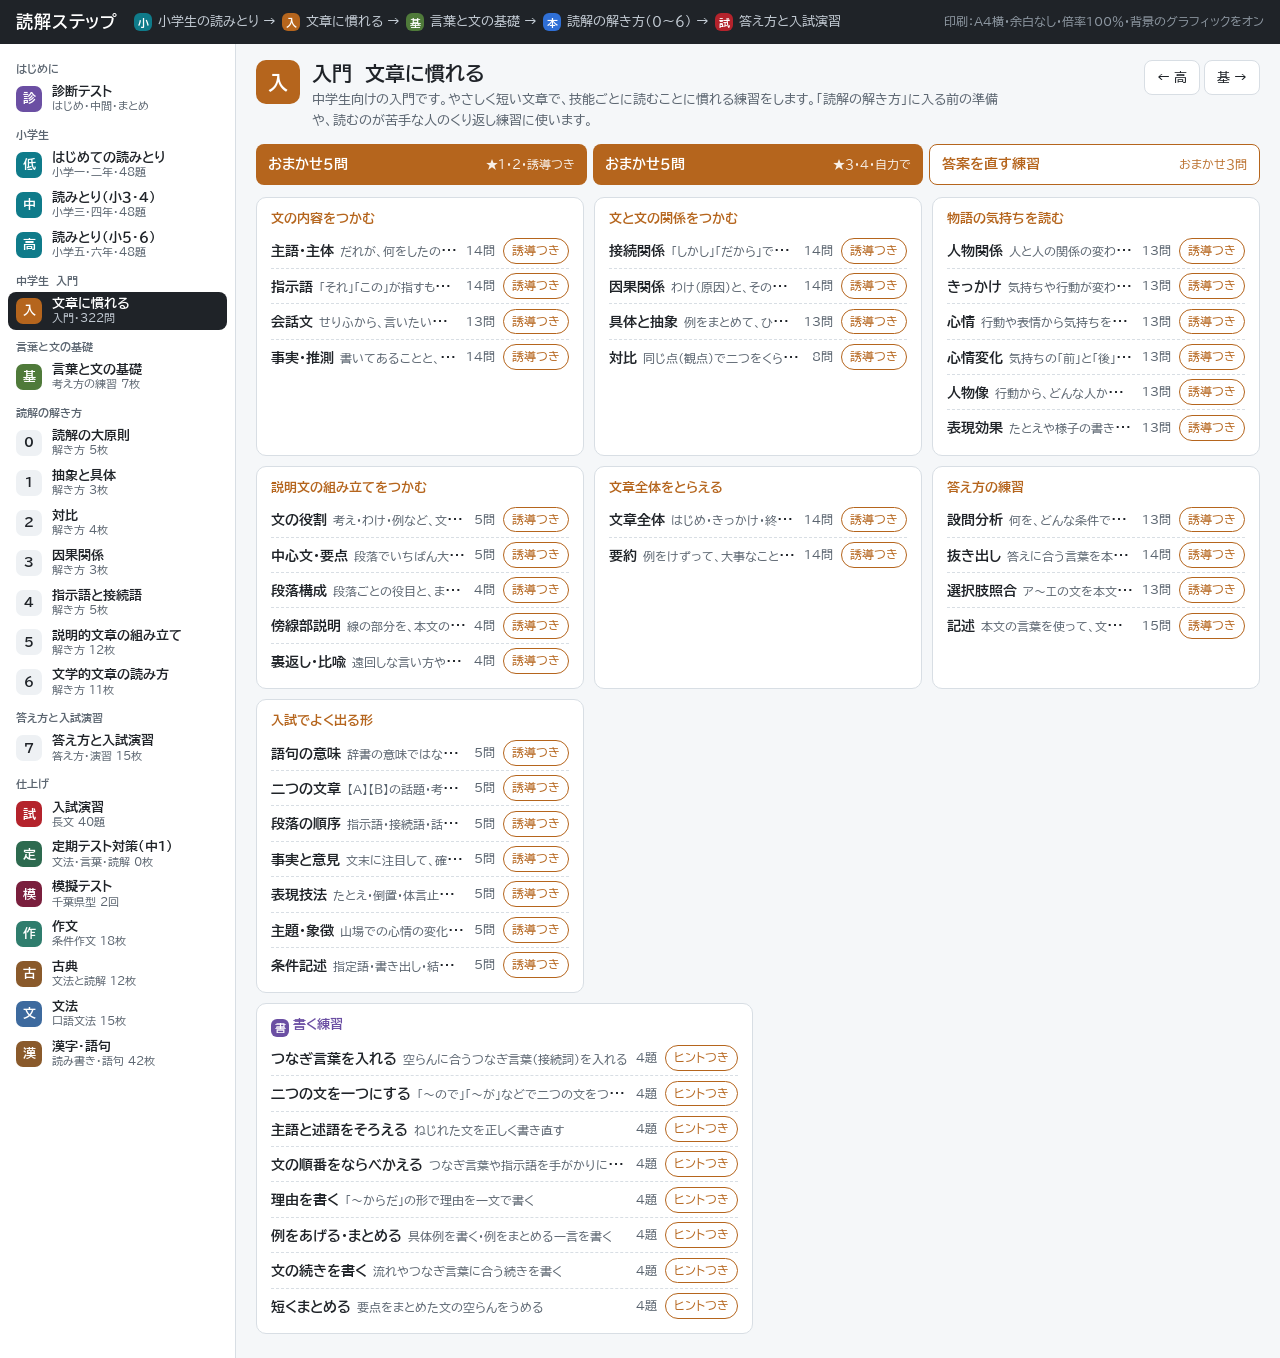
==== index.html @ 6e22530c "定期テスト対策（中１）の欄を用意する（ステージ T1、文法・言葉と漢字・説明文・小説・詩のファイル） Co-Authored-By: Claude Opus 5.5 <noreply@anthropi" ====
<!doctype html>
<html lang="ja">
<head>
<meta charset="utf-8">
<meta name="viewport" content="width=device-width, initial-scale=1">
<title>読解ステップ</title>
<link rel="preconnect" href="https://fonts.googleapis.com">
<link rel="preconnect" href="https://fonts.gstatic.com" crossorigin>
<link href="https://fonts.googleapis.com/css2?family=BIZ+UDPGothic:wght@400;700&display=swap" rel="stylesheet">
<link rel="stylesheet" href="assets/css/ui.css">
<style>
  .plist .pt { white-space: nowrap; overflow: hidden; text-overflow: ellipsis; }
  .plist .ps { white-space: nowrap; overflow: hidden; text-overflow: ellipsis; }
  .plist a > span:nth-child(2) { min-width: 0; }
  .pane .stage-body { margin: 0; }
</style>
</head>
<body class="ui-page">
<header class="topbar">
  <a class="logo" href="index.html">読解ステップ</a>
  <span class="crumb"><span class="k kid">小</span>小学生の読みとり → <span class="k intro">入</span>文章に慣れる → <span class="k kiso">基</span>言葉と文の基礎 → <span class="k learn">本</span>読解の解き方（０〜６） → <span class="k exam">試</span>答え方と入試演習</span>
  <span class="tip">印刷：A4横・余白なし・倍率100％・背景のグラフィックをオン</span>
</header>
<div class="app">
  <nav class="rail" aria-label="段階"><ol id="rail"></ol></nav>
  <main class="pane" id="pane"></main>
</div>

<script src="assets/js/yomi.js"></script>
<script src="assets/js/drill.js"></script>
<script src="data/stages.js"></script>
<script src="data/stage0.js"></script>
<script src="data/stage1.js"></script>
<script src="data/stage2.js"></script>
<script src="data/stage3.js"></script>
<script src="data/stage4.js"></script>
<script src="data/stage5.js"></script>
<script src="data/stage5-0.js"></script>
<script src="data/stage6.js"></script>
<script src="data/stage7.js"></script>
<script src="data/kiso.js"></script>
<script src="data/drill-s0.js"></script>
<script src="data/drill-s1.js"></script>
<script src="data/drill-s2.js"></script>
<script src="data/drill-s3.js"></script>
<script src="data/drill-s4.js"></script>
<script src="data/drill-s5.js"></script>
<script src="data/drill-s5b.js"></script>
<script src="data/drill-s6.js"></script>
<script src="data/drill-s6b.js"></script>
<script src="data/drill-s7.js"></script>
<script src="data/diag.js"></script>
<script src="data/diag-chu.js"></script>
<script src="data/diag-sho.js"></script>
<script src="data/sakubun.js"></script>
<script src="data/sakubun2.js"></script>
<script src="data/koten-bun.js"></script>
<script src="data/koten-doku.js"></script>
<script src="data/koten-kan.js"></script>
<script src="data/bunpo-1.js"></script>
<script src="data/bunpo-2.js"></script>
<script src="data/bunpo-3.js"></script>
<script src="data/bunpo-4.js"></script>
<script src="data/kanji-1.js"></script>
<script src="data/kanji-2.js"></script>
<script src="data/kanji-3.js"></script>
<script src="data/mogi-1.js"></script>
<script src="data/mogi-2.js"></script>
<script src="data/teiki1-bunpo.js"></script>
<script src="data/teiki1-kotoba.js"></script>
<script src="data/teiki1-setsumei.js"></script>
<script src="data/teiki1-shosetsu.js"></script>
<script src="data/teiki1-shi.js"></script>
<script src="data/drill-k1.js"></script>
<script src="data/drill-k2.js"></script>
<script src="data/drill-g1.js"></script>
<script src="data/drill-g2.js"></script>
<script src="data/drill-g3.js"></script>
<script src="data/stage7b.js"></script>
<script src="data/drill-s7b.js"></script>
<script src="data/stage7c.js"></script>
<script src="data/drill-s7c.js"></script>
<script src="data/sakubun3.js"></script>
<script src="data/koten-plus.js"></script>
<script src="data/drill-k3.js"></script>
<script src="data/bunpo-5.js"></script>
<script src="data/drill-g4.js"></script>
<script src="data/bank.js"></script>
<script src="data/bank-plus.js"></script>
<script src="data/bank-plus2.js"></script>
<script src="data/bank-chiba.js"></script>
<script src="data/kids.js"></script>
<script src="data/bank-kids.js"></script>
<script src="data/write.js"></script>
<script src="assets/js/practice.js"></script>
<script>
  const stages = Yomi.stages, D = Yomi.bank, P = Yomi.practice;
  const esc = (t) => String(t).replace(/[&<>"]/g, (c) => ({ '&': '&amp;', '<': '&lt;', '>': '&gt;', '"': '&quot;' }[c]));
  const dots = (n) => `<span class="lv" title="${Yomi.LEVELS[n] || ''}">${[1, 2, 3].map((i) => `<i class="${i <= Math.min(n, 3) ? 'on' : ''}"></i>`).join('')}</span>`;
  const store = { get() { try { return localStorage.getItem('yomi-pane'); } catch (e) { return null; } }, set(v) { try { localStorage.setItem('yomi-pane', v); } catch (e) {} } };
  const enc = encodeURIComponent;

  /* 左の一覧：入門 → ステージ０〜７ → 入試演習 */
  const K = Yomi.kids;
  const panes = [
    { key: 'diag', n: '診', cls: 'diag', name: '診断テスト', ct: 'はじめ・中間・まとめ' },
    ...K.bands.map((b) => ({ key: 'kids' + b.key, n: b.badge, cls: 'kid', name: b.title, ct: `${b.name}・${K.sets.filter((x) => x.band === b.key).length}題`, b })),
    { key: 'intro', n: '入', cls: 'intro', name: '文章に慣れる', ct: `入門・${D.problems.length}問` },
    { key: 'kiso', n: '基', cls: 'kiso', name: '言葉と文の基礎', ct: `考え方の練習 ${Yomi.byStage('L').length}枚` },
    ...stages.map((s) => ({ key: 'stage' + s.no, n: s.no, name: s.name, ct: `${s.no === 7 ? '答え方・演習' : '解き方'} ${Yomi.byStage(s.no).length}枚`, s })),
    { key: 'exam', n: '試', cls: 'exam', name: '入試演習', ct: `長文 ${D.bigsets.length}題` },
    { key: 'teiki1', n: '定', cls: 'teiki', name: '定期テスト対策（中１）', ct: `文法・言葉・読解 ${Yomi.byStage('T1').length}枚` },
    { key: 'mogi', n: '模', cls: 'mogi', name: '模擬テスト', ct: `千葉県型 ${Yomi.byStage('M').length}回` },
    { key: 'saku', n: '作', cls: 'saku', name: '作文', ct: `条件作文 ${Yomi.byStage('S').length}枚` },
    { key: 'koten', n: '古', cls: 'koten', name: '古典', ct: `文法と読解 ${Yomi.byStage('K').length}枚` },
    { key: 'bunpo', n: '文', cls: 'bunpo', name: '文法', ct: `口語文法 ${Yomi.byStage('G').length}枚` },
    { key: 'kanji', n: '漢', cls: 'kanji', name: '漢字・語句', ct: `読み書き・語句 ${Yomi.byStage('J').length}枚` },
  ];
  document.getElementById('rail').innerHTML = panes.map((p, i) =>
    `${i === 0 ? '<li class="sep">はじめに</li>' : ''}${i === 1 ? '<li class="sep">小学生</li>' : ''}${p.key === 'intro' ? '<li class="sep">中学生　入門</li>' : ''}${p.key === 'kiso' ? '<li class="sep">言葉と文の基礎</li>' : ''}${p.key === 'stage0' ? '<li class="sep">読解の解き方</li>' : ''}${p.key === 'stage7' ? '<li class="sep">答え方と入試演習</li>' : ''}${p.key === 'exam' ? '<li class="sep">仕上げ</li>' : ''}` +
    `<li class="${p.cls || ''}"><button type="button" data-pane="${p.key}" title="${esc(p.name)}"><span class="n">${p.n}</span><span class="nm">${esc(p.name)}</span><span class="ct">${p.ct}</span></button></li>`).join('');

  function head(badge, cls, title, desc, key) {
    const i = panes.findIndex((p) => p.key === key), prev = panes[i - 1], next = panes[i + 1];
    return `<div class="pane-h"><div class="badge ${cls}">${badge}</div><div><h2>${title}</h2><p>${desc}</p></div>
      <div class="nav">${prev ? `<button class="btn" data-pane="${prev.key}">← ${prev.n}</button>` : ''}${next ? `<button class="btn" data-pane="${next.key}">${next.n} →</button>` : ''}</div></div>`;
  }

  /** 書く練習の一覧（band：'34'・'56'・'chu'） */
  const W = Yomi.write;
  function writeCard(band) {
    const mine = W.sets.filter((x) => x.band === band);
    if (!mine.length) return '';
    const u = (extra) => `bank.html?kind=write&band=${band}${extra}`;
    return `<section class="grp wgrp"><h3><span class="k write">書</span>書く練習</h3><ul>${W.skills.filter((s) => mine.some((x) => x.skill === s.name)).map((s) => `
        <li><a href="${u('&skill=' + enc(s.name) + '&auto=2')}" title="${esc(s.desc)}"><b>${esc(s.name)}</b><span>${esc(s.desc)}</span></a><span class="cnt">${mine.filter((x) => x.skill === s.name).length}題</span>
          <a class="mini" href="${u('&skill=' + enc(s.name) + '&mode=guided&auto=2')}">ヒントつき</a></li>`).join('')}</ul></section>`;
  }
  /** 技能別の練習（中学入門の小学生版） */
  function skillkCard(band) {
    const mine = (Yomi.bankKids || []).filter((x) => x.band === band);
    if (!mine.length) return '';
    const u = (extra) => `bank.html?kind=skillk&band=${band}${extra}`;
    const by = {};
    mine.forEach((x) => { by[x.skill] = (by[x.skill] || 0) + 1; });
    return `<section class="grp"><h3><span class="k kid">技</span>技能別の練習（中学「入門」の小学生版）</h3>
      <p class="small">主語・指示語・接続語・理由・気持ち・要約など、技能ごとの短い問題です（${mine.length}問）。</p>
      <div class="acts row"><a class="act" href="${u('&mode=guided&auto=5')}">おまかせ５問<small>誘導つき</small></a><a class="act sub" href="${u('&auto=5')}">おまかせ５問<small>自分で</small></a></div>
      <p class="small">${Object.entries(by).map(([k, n]) => `<a href="${u('&skill=' + enc(k) + '&auto=4')}">${esc(k)}</a>（${n}）`).join('　')}</p></section>`;
  }

  function kidsHTML(b) {
    const mine = K.sets.filter((x) => x.band === b.key);
    const cnt = (sk) => mine.filter((x) => x.skill === sk).length;
    const u = (extra) => `bank.html?kind=kids&band=${b.key}${extra}`;
    const li = (s) => `
        <li><a href="${u('&skill=' + enc(s.name) + '&auto=3')}" title="${esc(s.desc)}"><b>${esc(s.name)}</b><span>${esc(s.desc)}</span></a><span class="cnt">${cnt(s.name)}題</span>
          <a class="mini" href="${u('&skill=' + enc(s.name) + '&mode=guided&auto=3')}">ヒントつき</a></li>`;
    const half = Math.ceil(b.skills.length / 2);
    const g = { '12': ['一年生', '一〜二年生', '二年生'], '34': ['三年生', '四年生', '四年生・長め'], '56': ['五年生', '六年生', '六年生・長め'] }[b.key];
    const desc = {
      '12': '短いお話や説明の文を読んで、○をつけたり、ことばを書きぬいたりします。漢字はその学年までに習う字だけで、すべてにふりがなをつけ、大きな文字で印刷します。★は、ことばの間をあける「分かち書き」です。',
      '34': '物語と説明文を読んで、選んだり、書きぬいたり、短く書いたりします。★は三年生、★★・★★★は四年生向けで、その学年までに習う漢字だけを使い、その学年で習う漢字にはふりがなをつけます。',
      '56': '物語と説明文を読んで、選ぶ・ぬき出す・字数を決めて書く問題に答えます。★は五年生、★★・★★★は六年生向けで、その学年までに習う漢字だけを使い、その学年で習う漢字にはふりがなをつけます。中学の勉強への橋わたしです。',
    }[b.key];
    const i = K.bands.indexOf(b), nextB = K.bands[i + 1];
    return `<div class="kidpane">` + head(b.badge, 'kid', `${esc(b.title)}（${esc(b.name)}生）`, desc, 'kids' + b.key) + `
      <div class="acts row">
        <a class="act" href="${u('&level=1&mode=guided&auto=3')}">★を３題<small>${g[0]}・ヒントつき</small></a>
        <a class="act" href="${u('&level=2&mode=guided&auto=3')}">★★を３題<small>${g[1]}</small></a>
        <a class="act" href="${u('&level=3&auto=3')}">★★★を３題<small>${g[2]}</small></a>
      </div>
      <div class="groups">
        <section class="grp"><h3>${{ '12': 'お話を読む', '34': 'お話を読む', '56': '物語と理由' }[b.key]}</h3><ul>${b.skills.slice(0, half).map(li).join('')}</ul></section>
        <section class="grp"><h3>${{ '12': '気持ち・わけ・ことば', '34': 'わけ・ことば・説明文', '56': '説明文とことば' }[b.key]}</h3><ul>${b.skills.slice(half).map(li).join('')}</ul></section>
      </div>
      ${b.key !== '12' ? `<div class="groups more2">${skillkCard(b.key)}${writeCard(b.key)}</div>` : ''}
      <p class="kidnote">${nextB ? `次は「${esc(nextB.title)}」へ。` : '次は中学生向けの「入門　文章に慣れる」へ。'}</p></div>`;
  }

  function diagHTML() {
    // ids：はじめ・中間・まとめ（同じ区分・配点なので、点数で伸びを比べられる）
    const card = (ids, who, how) => {
      const links = ids.map((id, k) => {
        const p = Yomi.find(id);
        return p ? `<a class="act${k ? ' sub' : ''}" href="print.html?id=${id}">${['はじめ', '中間', 'まとめ'][k]}（${id}）<small>問題・解答・解説</small></a>` : '';
      }).join('');
      return `<section class="grp dcard"><h3>${esc(who)}</h3>
        <p class="acts">${links}</p>
        <p class="small">${how}　はじめ・中間・まとめは区分と配点が同じなので、得点をくらべて伸びを確かめられます。</p></section>`;
    };
    return head('診', 'diag', '診断テスト　どこから始めるかを決める',
      '新しい生徒や、学期のはじめに使います。解き終えたら解説ページの表に区分ごとの得点を書き、合計点で始める場所を、半分未満の区分で重点的に練習するところを決めます。', 'diag') + `
      <div class="groups">
        ${card(['D-1', 'D-3', 'D-5'], '中学生用（約三十分・百点）', '十問。区分（本文照合・具体と抽象・対比・理由・指示語と接続語・要旨・心情・条件つき記述）ごとに、弱いところのステージが分かります。合計点で「入門／ステージ０から／弱い区分から／入試演習」を決めます。')}
        ${card(['D-2', 'D-4', 'D-6'], '小学生用（小３〜６・約二十分・百点）', '八問。漢字は四年生まで（三・四年の漢字にふりがな）。合計点で「小１・２／小３・４／小５・６／中学入門」のどこから始めるかを決めます。')}
      </div>`;
  }

  function introHTML() {
    const groups = P.skillGroups().map((g) => `
      <section class="grp"><h3>${esc(g.name)}</h3><ul>${g.skills.map((s) => `
        <li><a href="bank.html?skill=${enc(s.name)}&auto=4" title="${esc(s.name)}を４問、自力で解くプリント"><b>${esc(s.name)}</b><span>${esc(s.desc)}</span></a><span class="cnt">${s.count}問</span>
          <a class="mini" href="bank.html?skill=${enc(s.name)}&mode=guided&auto=4" title="${esc(s.name)}を４問、誘導つきで作る">誘導つき</a></li>`).join('')}</ul></section>`).join('');
    return head('入', 'intro', '入門　文章に慣れる',
      '中学生向けの入門です。やさしく短い文章で、技能ごとに読むことに慣れる練習をします。「読解の解き方」に入る前の準備や、読むのが苦手な人のくり返し練習に使います。', 'intro') + `
      <div class="acts row">
        <a class="act" href="bank.html?level=12&mode=guided&auto=5">おまかせ５問<small>★１・２・誘導つき</small></a>
        <a class="act" href="bank.html?level=34&auto=5">おまかせ５問<small>★３・４・自力で</small></a>
        <a class="act sub" href="bank.html?kind=kaizen&auto=3">答案を直す練習<small>おまかせ３問</small></a>
      </div>
      <div class="groups">${groups}</div>
      <div class="groups more2">${writeCard('chu')}</div>`;
  }

  function stageHTML(s) {
    const prints = Yomi.byStage(s.no);
    const row = (p) => `
      <li><a href="print.html?id=${p.id}" title="${esc(p.sub || '')}">
        <span class="pid">${p.id}</span>
        <span><span class="pt">${p.title}</span><span class="ps">${p.genre ? `<span class="gtag g-${p.genre === '論説文' ? 'ron' : p.genre === '説明文' ? 'set' : 'etc'}">${esc(p.genre)}</span>` : ''}${p.sub || ''}</span></span>
        ${p.score ? '<span class="cnt">配点つき</span>' : dots(p.level)}
      </a>${Yomi.drillsOf(p.id).length ? `<span class="drl">別の文章で練習：${Yomi.drillsOf(p.id).map((d) => `<a href="print.html?drill=${p.id}&v=${d.v}">${Yomi.drillLetter(d.v)}</a>`).join('')}</span>` : ''}</li>`;
    // ステージ５は、説明文で学ぶプリントと論説文で学ぶプリントに分けて見せる
    const groups = s.no === 5 ? [['見分ける', (p) => !p.genre], ['説明文で学ぶ', (p) => p.genre === '説明文'], ['論説文で学ぶ', (p) => p.genre === '論説文'], ['両方を読む', (p) => p.genre && p.genre !== '説明文' && p.genre !== '論説文']] : null;
    const rows = groups ? groups.map(([name, f]) => { const ps = prints.filter(f); return ps.length ? `<li class="gsep">${name}</li>${ps.map(row).join('')}` : ''; }).join('') : prints.map(row).join('');
    const nd = Yomi.drillsOfStage(s.no).length;
    const sk = P.skillsForStage(s.no);
    const warm = sk.length ? `<p class="warm"><span class="k intro">入</span>読むのに慣れていないときは、先に入門で：${sk.map((n) => `<a href="bank.html?skill=${enc(n)}&auto=4">${esc(n)}</a>`).join('・')}</p>` : '';
    return head(s.label, '', `ステージ${s.label}　${s.name}`, s.desc, 'stage' + s.no) + `
      <div class="card">
        <div class="col-h"><span class="k ${s.no === 7 ? 'exam' : 'learn'}">${s.no === 7 ? '試' : '本'}</span>${s.no === 7 ? '答え方と入試演習のプリント' : '読解の解き方プリント'}<span class="cnt">${prints.length}枚</span>${nd ? `<a class="more" href="print.html?drill=stage:${s.no}">別の文章で練習（${nd}題）→</a>` : ''}<a class="more" href="print.html?stage=${s.no}">まとめて印刷 →</a></div>
        <ul class="plist cols">${rows}</ul>
        ${warm}
      </div>`;
  }

  function examHTML() {
    const order = ['標準', '発展', '長文・入試接続', '長文・入試実戦', '古典入門', '古典実戦'];
    const sets = [...D.bigsets].sort((a, b) => order.indexOf(a.level) - order.indexOf(b.level));
    const rows = sets.map((b) => `
      <li><a href="bank.html?kind=big&pick=${b.id}" title="この大問のプリントを作る">
        <span class="pid">${esc(b.genre.replace('文', ''))}</span>
        <span><span class="pt">${esc(b.title.replace(/^(物語|説明|論説)文?「(.*)」$/, '$2'))}</span><span class="ps">${esc(b.level)}・${b.passage.length}字・${b.questions.length}問</span></span>
      </a></li>`).join('');
    return head('試', 'exam', '入試演習　長文の大問',
      '入試と同じ形式の長文問題です。記述・記号選択・抜き出しをまぜた大問で、各問に配点（合計100点）と採点基準・解説がついています。ステージ０〜７で身につけた解き方を、誘導なしで使います。', 'exam') + `
      <div class="card">
        <div class="col-h"><span class="k exam">試</span>大問をえらぶとプリントができます<span class="cnt">${sets.length}題</span></div>
        <ul class="plist cols">${rows}</ul>
      </div>`;
  }

  function sakuHTML() {
    const prints = Yomi.byStage('S');
    const rows = prints.map((p) => `
      <li><a href="print.html?id=${p.id}" title="${esc(p.sub || '')}">
        <span class="pid">${p.id}</span>
        <span><span class="pt">${p.title}</span><span class="ps">${p.sub || ''}</span></span>
        ${p.score ? '<span class="cnt">配点つき</span>' : dots(p.level)}
      </a></li>`).join('');
    return head('作', 'saku', '作文　入試の条件作文',
      '原稿用紙の使い方と作文の型から始めて、条件作文・資料を読んで書く作文・推敲までを練習します。S-13 は入試形式の模擬、S-14〜S-18 は「二段落・十行以内」で書く形（たとえ話の結末・似た言葉・二人の会話・帯グラフ）の模擬で、採点基準がついています。', 'saku') + `
      <div class="card">
        <div class="col-h"><span class="k saku">作</span>作文のプリント<span class="cnt">${prints.length}枚</span></div>
        <ul class="plist cols">${rows}</ul>
      </div>`;
  }

  function kotenHTML() {
    const prints = Yomi.byStage('K');
    const rows = prints.map((p) => `
      <li><a href="print.html?id=${p.id}" title="${esc(p.sub || '')}">
        <span class="pid">${p.id}</span>
        <span><span class="pt">${p.title}</span><span class="ps">${p.sub || ''}</span></span>
        ${dots(p.level)}
      </a>${Yomi.drillsOf(p.id).length ? `<span class="drl">別の問題で練習：${Yomi.drillsOf(p.id).map((d) => `<a href="print.html?drill=${p.id}&v=${d.v}">${Yomi.drillLetter(d.v)}</a>`).join('')}</span>` : ''}</li>`).join('');
    const big = D.bigsets.filter((b) => b.genre === '古文' || b.genre === '漢文');
    const brow = big.map((b) => `
      <li><a href="bank.html?kind=big&pick=${b.id}"><span class="pid">${esc(b.genre)}</span>
        <span><span class="pt">${esc(b.title)}</span><span class="ps">${esc(b.level)}・${b.questions.length}問</span></span></a></li>`).join('');
    return head('古', 'koten', '古典　文法と読解',
      '歴史的仮名遣い・古語・係り結び・主語・会話文から、現代語訳との対応・主題、和歌と俳句、漢文の返り点と漢詩までを、解き方のプリントで学びます。仕上げは古文・漢文の入試演習です。', 'koten') + `
      <div class="card">
        <div class="col-h"><span class="k koten">古</span>解き方を学ぶプリント<span class="cnt">${prints.length}枚</span>${Yomi.drillsOfStage('K').length ? `<a class="more" href="print.html?drill=stage:K">別の問題で練習（${Yomi.drillsOfStage('K').length}題）→</a>` : ''}<a class="more" href="print.html?stage=K">まとめて印刷 →</a></div>
        <ul class="plist cols">${rows}</ul>
      </div>
      <div class="card">
        <div class="col-h"><span class="k exam">試</span>古文・漢文の入試演習<span class="cnt">${big.length}題</span></div>
        <ul class="plist cols">${brow}</ul>
      </div>`;
  }

  function kisoHTML() {
    const prints = Yomi.byStage('L');
    const rows = prints.map((p) => `
      <li><a href="print.html?id=${p.id}" title="${esc(p.sub || '')}">
        <span class="pid">${p.id}</span>
        <span><span class="pt">${p.title}</span><span class="ps">${p.sub || ''}</span></span>
        ${dots(p.level)}
      </a>${Yomi.drillsOf(p.id).length ? `<span class="drl">別の問題で練習：${Yomi.drillsOf(p.id).map((d) => `<a href="print.html?drill=${p.id}&v=${d.v}">${Yomi.drillLetter(d.v)}</a>`).join('')}</span>` : ''}</li>`).join('');
    return head('基', 'kiso', '言葉と文の基礎　考え方の練習',
      '文章を読む前に、言葉と一文の単位で考え方を練習します。まとめる言葉と例をあげる言葉、物差しをそろえた言いかえ、原因と結果のことば、接続語の種類。ここで身につけた考え方を、「読解の解き方」のステージ１〜４で文章の中で使います。', 'kiso') + `
      <div class="card">
        <div class="col-h"><span class="k kiso">基</span>考え方の練習<span class="cnt">${prints.length}枚</span>${Yomi.drillsOfStage('L').length ? `<a class="more" href="print.html?drill=stage:L">別の問題で練習（${Yomi.drillsOfStage('L').length}題）→</a>` : ''}<a class="more" href="print.html?stage=L">まとめて印刷 →</a></div>
        <ul class="plist cols">${rows}</ul>
      </div>`;
  }

  function bunpoHTML() {
    const prints = Yomi.byStage('G');
    const rows = prints.map((p) => `
      <li><a href="print.html?id=${p.id}" title="${esc(p.sub || '')}">
        <span class="pid">${p.id}</span>
        <span><span class="pt">${p.title}</span><span class="ps">${p.sub || ''}</span></span>
        ${p.score ? '<span class="cnt">配点つき</span>' : dots(p.level)}
      </a>${Yomi.drillsOf(p.id).length ? `<span class="drl">別の問題で練習：${Yomi.drillsOf(p.id).map((d) => `<a href="print.html?drill=${p.id}&v=${d.v}">${Yomi.drillLetter(d.v)}</a>`).join('')}</span>` : ''}</li>`).join('');
    return head('文', 'bunpo', '文法　口語文法',
      '言葉の単位・文節の関係から、品詞・活用・助詞と助動詞、まぎらわしい語の見分け方、敬語までを順に学びます。G-13 は入試形式のまとめテスト、G-14 は補助動詞・補助形容詞、G-15 は入試の文法小問（品詞の仲間外れなど）です。', 'bunpo') + `
      <div class="card">
        <div class="col-h"><span class="k bunpo">文</span>文法のプリント<span class="cnt">${prints.length}枚</span>${Yomi.drillsOfStage('G').length ? `<a class="more" href="print.html?drill=stage:G">別の問題で練習（${Yomi.drillsOfStage('G').length}題）→</a>` : ''}<a class="more" href="print.html?stage=G">まとめて印刷 →</a></div>
        <ul class="plist cols">${rows}</ul>
      </div>`;
  }

  /** 定期テスト対策：group ごとにまとめて並べる（文法・言葉と漢字・説明文・小説・詩） */
  function teikiHTML(stage, grade) {
    const prints = Yomi.byStage(stage);
    const groups = [...new Set(prints.map((p) => p.group || 'その他'))];
    const row = (p) => `
      <li><a href="print.html?id=${p.id}" title="${esc(p.sub || '')}">
        <span class="pid">${p.id}</span>
        <span><span class="pt">${p.title}</span><span class="ps">${p.sub || ''}</span></span>
        ${p.score ? '<span class="cnt">配点つき</span>' : dots(p.level)}
      </a>${Yomi.drillsOf(p.id).length ? `<span class="drl">別の問題で練習：${Yomi.drillsOf(p.id).map((d) => `<a href="print.html?drill=${p.id}&v=${d.v}">${Yomi.drillLetter(d.v)}</a>`).join('')}</span>` : ''}</li>`;
    return head('定', 'teiki', `定期テスト対策（${grade}）`,
      `${grade}の定期テストでよく出る形の問題です。教科書の本文は使わず、文法・言葉・漢字は新しい例文で、読解は教科書の文章と同じ組み立ての自作の文章で練習します。どの教科書の生徒にも使えます。`, 'teiki1') +
      groups.map((g) => `
      <div class="card">
        <div class="col-h"><span class="k teiki">定</span>${esc(g)}<span class="cnt">${prints.filter((p) => (p.group || 'その他') === g).length}枚</span></div>
        <ul class="plist cols">${prints.filter((p) => (p.group || 'その他') === g).map(row).join('')}</ul>
      </div>`).join('') + (Yomi.drillsOfStage(stage).length ? `<p class="small"><a href="print.html?drill=stage:${stage}">別の問題で練習をまとめて印刷（${Yomi.drillsOfStage(stage).length}題）→</a></p>` : '');
  }

  function mogiHTML() {
    const prints = Yomi.byStage('M');
    const rows = prints.map((p) => `
      <li><a href="print.html?id=${p.id}" title="${esc(p.sub || '')}">
        <span class="pid">${p.id}</span>
        <span><span class="pt">${p.title}</span><span class="ps">${p.sub || ''}</span></span>
        <span class="cnt">百点</span>
      </a></li>`).join('');
    return head('模', 'mogi', '模擬テスト　千葉県型',
      '千葉県の公立入試と同じ順（漢字の読み・漢字の書き・説明的文章・文学的文章・古文・作文）で、一回分を通して解く模擬テストです。合計百点・制限時間の目安つき。解答用紙と採点基準つきの解説も印刷できます。', 'mogi') + `
      <div class="card">
        <div class="col-h"><span class="k mogi">模</span>模擬テスト<span class="cnt">${prints.length}回</span></div>
        <ul class="plist">${rows}</ul>
      </div>`;
  }

  function kanjiHTML() {
    const prints = Yomi.byStage('J');
    const rows = prints.map((p) => `
      <li><a href="print.html?id=${p.id}" title="${esc(p.sub || '')}">
        <span class="pid">${p.id}</span>
        <span><span class="pt">${p.title}</span><span class="ps">${p.sub || ''}</span></span>
        ${p.score ? '<span class="cnt">配点つき</span>' : dots(p.level)}
      </a>${Yomi.drillsOf(p.id).length ? `<span class="drl">別の問題で練習：${Yomi.drillsOf(p.id).map((d) => `<a href="print.html?drill=${p.id}&v=${d.v}">${Yomi.drillLetter(d.v)}</a>`).join('')}</span>` : ''}</li>`).join('');
    return head('漢', 'kanji', '漢字・語句　読み書きと言葉の知識',
      '入試の大問で毎年出る漢字の読み・書き（最後は四字熟語）を、本番と同じ形の小テストでくり返し練習します。同訓異字・送りがな・四字熟語・慣用句・故事成語のまとめもここにあります。', 'kanji') + `
      <div class="card">
        <div class="col-h"><span class="k kanji">漢</span>漢字・語句のプリント<span class="cnt">${prints.length}枚</span>${Yomi.drillsOfStage('J').length ? `<a class="more" href="print.html?drill=stage:J">別の問題で練習（${Yomi.drillsOfStage('J').length}題）→</a>` : ''}<a class="more" href="print.html?stage=J">まとめて印刷 →</a></div>
        <ul class="plist cols">${rows}</ul>
      </div>`;
  }

  function show(key, push) {
    const p = panes.find((x) => x.key === key) || panes[0];
    document.getElementById('pane').innerHTML = p.key === 'diag' ? diagHTML() : p.b ? kidsHTML(p.b) : p.key === 'intro' ? introHTML() : p.key === 'exam' ? examHTML() : p.key === 'saku' ? sakuHTML() : p.key === 'koten' ? kotenHTML() : p.key === 'bunpo' ? bunpoHTML() : p.key === 'kanji' ? kanjiHTML() : p.key === 'mogi' ? mogiHTML() : p.key === 'teiki1' ? teikiHTML('T1', '中１') : p.key === 'kiso' ? kisoHTML() : stageHTML(p.s);
    document.querySelectorAll('#rail button').forEach((b) => b.setAttribute('aria-current', String(b.dataset.pane === p.key)));
    const cur = document.querySelector('#rail button[aria-current="true"]');
    if (cur && cur.scrollIntoView && window.innerWidth <= 760) cur.scrollIntoView({ inline: 'center', block: 'nearest' });
    store.set(p.key);
    if (push) history.replaceState(null, '', '#' + p.key);
  }
  document.addEventListener('click', (e) => {
    const b = e.target.closest('button[data-pane]');
    if (b) { show(b.dataset.pane, true); window.scrollTo(0, 0); }
  });
  const fromHash = /^#(diag|kids\d\d|kids|intro|exam|saku|koten|bunpo|kanji|mogi|teiki1|kiso|stage\d)$/.exec(location.hash);
  const want = fromHash ? fromHash[1] : store.get() || 'intro';
  show(want === 'kids' ? 'kids12' : want, false);
</script>
</body>
</html>
---- assets/css/ui.css ----
/* =========================================================
   画面用（一覧・練習問題ページ）の共通スタイル
   ========================================================= */
:root {
  --ink: #1f2328;
  --sub: #5b6570;
  --line: #d8dee4;
  --soft: #eef1f4;
  --bg: #f5f7f9;
  --card: #fff;
  --accent: #2f6fd6;
  --accent-soft: #eaf1fd;
  --learn: #2f6fd6;
  --practice: #1a7f5a;
  --practice-soft: #e6f4ee;
  --intro: #b5651d;
  --kid: #0f7b8a;
  --kid-soft: #e6f4f6;
  --intro-soft: #fbf1e7;
  --radius: 10px;
}
* { box-sizing: border-box; }
body.ui-page {
  margin: 0; background: var(--bg); color: var(--ink);
  font-family: "BIZ UDPGothic", "Hiragino Sans", "Yu Gothic", sans-serif;
  line-height: 1.65; -webkit-text-size-adjust: 100%;
}
.ui-page a { color: var(--accent); }
.ui-page :focus-visible { outline: 2px solid var(--accent); outline-offset: 2px; }

/* ---------- 共通の部品 ---------- */
.wrap { max-width: 1120px; margin: 0 auto; padding: 18px 16px 72px; }
.k { display: inline-grid; place-items: center; flex: none; width: 22px; height: 22px; border-radius: 6px; color: #fff; font-size: 13px; font-weight: 700; line-height: 1; }
.k.learn { background: var(--learn); }
.k.practice { background: var(--practice); }
.k.exam { background: #b4232c; }
.k.intro { background: var(--intro); }
.k.kid { background: var(--kid); }
.k.write { background: #6b4fa3; }

.badge { flex: none; width: 44px; height: 44px; border-radius: 10px; background: var(--ink); color: #fff; display: grid; place-items: center; font-weight: 700; font-size: 20px; }
.stage-body { display: grid; grid-template-columns: minmax(0, 1.55fr) minmax(0, 1fr); border-top: 1px solid var(--line); }
@media (max-width: 820px) { .stage-body { grid-template-columns: minmax(0, 1fr); } }

.col { padding: 12px 18px 16px; min-width: 0; }
.col-h { display: flex; align-items: center; gap: 8px; font-size: 14px; font-weight: 700; margin-bottom: 6px; }
.col-h .cnt { margin-left: auto; font-weight: 400; font-size: 12px; color: var(--sub); }

/* 解き方プリントの一覧（1行1枚） */
.plist { list-style: none; margin: 0; padding: 0; }
.plist a {
  display: grid; grid-template-columns: 3.2em minmax(0, 1fr) auto; gap: 8px; align-items: baseline;
  padding: 7px 8px; margin: 0 -8px; border-radius: 6px; color: var(--ink); text-decoration: none;
}
.plist a:hover { background: var(--accent-soft); }
.plist .pid { font-weight: 700; color: var(--learn); font-variant-numeric: tabular-nums; }
.plist .pt { font-weight: 700; font-size: 14px; }
.plist .ps { display: block; font-size: 12px; color: var(--sub); font-weight: 400; }
.lv { display: inline-flex; gap: 1px; }
.lv i { width: 7px; height: 7px; border-radius: 50%; background: var(--line); }
.lv i.on { background: var(--learn); }
.col .more { display: inline-block; margin-top: 8px; font-size: 13px; text-decoration: none; }

/* 練習問題 */
.col.practice { background: var(--practice-soft); border-left: 1px solid var(--line); }
@media (max-width: 820px) { .col.practice { border-left: 0; border-top: 1px solid var(--line); } }
.col.practice .col-h { color: var(--practice); }
.chips { display: flex; flex-wrap: wrap; gap: 4px; margin: 2px 0 12px; }
.chip { font-size: 12px; padding: 1px 8px; border-radius: 999px; background: #fff; border: 1px solid #cfe3d8; color: #2c4a3d; }
.acts { display: grid; gap: 6px; }
.ui-page .act {
  display: flex; justify-content: space-between; align-items: center; gap: 8px;
  padding: 8px 12px; border-radius: 8px; text-decoration: none; font-size: 14px; font-weight: 700;
  background: var(--practice); color: #fff;
}
.ui-page .act small { font-weight: 400; font-size: 12px; opacity: .9; }
.ui-page .act.sub { background: #fff; color: var(--practice); border: 1px solid var(--practice); }
.ui-page .act:hover { filter: brightness(1.06); }

/* ---------- ボタン・フォーム（共通） ---------- */
.btn {
  font: inherit; font-size: 13px; padding: 6px 12px; border: 1px solid var(--line); border-radius: 8px;
  background: #fff; color: var(--ink); cursor: pointer; text-decoration: none; display: inline-block;
}
.btn:hover { background: var(--soft); }
.ui-page .btn.primary { background: var(--practice); border-color: var(--practice); color: #fff; font-weight: 700; }
.btn.primary:hover { filter: brightness(1.06); background: var(--practice); }
.ui-page select, .ui-page input[type="text"], .ui-page input[type="number"] {
  font: inherit; font-size: 14px; padding: 6px 8px; border: 1px solid var(--line); border-radius: 8px;
  background: #fff; color: var(--ink); max-width: 100%; min-width: 0;
}

/* =========================================================
   1画面に収めるレイアウト（上のバー＋左のステージ一覧＋右の内容）
   ========================================================= */
.topbar {
  display: flex; align-items: center; gap: 10px 16px; flex-wrap: wrap;
  padding: 8px 16px; background: var(--ink); color: #fff; font-size: 13px;
}
.topbar .logo { font-size: 17px; font-weight: 700; letter-spacing: .05em; color: #fff; text-decoration: none; }
.topbar .crumb { color: #c4ccd5; display: flex; align-items: center; gap: 6px; flex-wrap: wrap; }
.topbar .crumb .k { width: 18px; height: 18px; font-size: 11px; }
.topbar .tip { margin-left: auto; color: #8d97a1; font-size: 12px; }
.topbar a.back { color: #a9cbff; text-decoration: none; }

.app { display: grid; grid-template-columns: 236px minmax(0, 1fr); min-height: calc(100vh - 41px); }
.rail { background: var(--card); border-right: 1px solid var(--line); padding: 10px 8px; }
.rail ol { list-style: none; margin: 0; padding: 0; display: grid; gap: 2px; position: sticky; top: 10px; }
.rail button {
  width: 100%; display: grid; grid-template-columns: 28px minmax(0, 1fr); gap: 0 8px; align-items: center;
  padding: 7px 8px; border: 0; border-radius: 8px; background: none; text-align: left; cursor: pointer;
  font: inherit; color: var(--ink);
}
.rail button:hover { background: var(--soft); }
.rail button[aria-current="true"] { background: var(--ink); color: #fff; }
.rail .n {
  grid-row: span 2; display: grid; place-items: center; width: 28px; height: 28px; border-radius: 7px;
  background: var(--soft); font-weight: 700; font-size: 14px;
}
.rail button[aria-current="true"] .n { background: #fff; color: var(--ink); }
.rail .nm { font-size: 13px; font-weight: 700; line-height: 1.3; }
.rail .ct { font-size: 11px; color: var(--sub); }
.rail button[aria-current="true"] .ct { color: #c4ccd5; }
.rail li.exam .n { background: #b4232c; color: #fff; }
.rail li.intro .n { background: var(--intro); color: #fff; }
.rail li.kid .n { background: var(--kid); color: #fff; }
.rail li.diag .n { background: #6b4fa3; color: #fff; }
.rail li.saku .n { background: #2f7d6d; color: #fff; }
.rail li.koten .n { background: #8a5a2b; color: #fff; }
.rail li.bunpo .n { background: #3d6a9e; color: #fff; }
.rail li.kanji .n { background: #8a5a2b; color: #fff; }
.rail li.mogi .n { background: #7a1f3d; color: #fff; }
.rail li.teiki .n { background: #2d6a4f; color: #fff; }
.rail li.kiso .n { background: #4f7a3a; color: #fff; }
.rail .sep { font-size: 11px; color: var(--sub); padding: 6px 8px 0; font-weight: 700; }
@media (min-width: 761px) {
  .rail button { padding: 4px 8px; }
  .rail .n { width: 26px; height: 26px; font-size: 13px; }
  .rail .nm { font-size: 12.5px; }
  .rail .ct { font-size: 10.5px; line-height: 1.3; }
}

.pane { padding: 16px 20px 24px; min-width: 0; }
.pane-h { display: flex; gap: 12px; align-items: flex-start; margin-bottom: 12px; }
.pane-h h2 { margin: 0; font-size: 20px; line-height: 1.35; }
.pane-h p { margin: 2px 0 0; font-size: 13px; color: var(--sub); max-width: 70ch; }
.pane-h .nav { margin-left: auto; display: flex; gap: 4px; flex: none; }
.pane .stage-body { border: 1px solid var(--line); border-radius: var(--radius); background: var(--card); overflow: hidden; }

/* 一覧の内容 */
.badge.intro { background: var(--intro); }
.badge.kid { background: var(--kid); }
.badge.diag { background: #6b4fa3; }
.badge.saku { background: #2f7d6d; }
.k.saku { background: #2f7d6d; color: #fff; }
.badge.koten { background: #8a5a2b; }
.k.koten { background: #8a5a2b; color: #fff; }
.badge.bunpo { background: #3d6a9e; }
.k.bunpo { background: #3d6a9e; color: #fff; }
.badge.kanji { background: #8a5a2b; }
.k.kanji { background: #8a5a2b; color: #fff; }
.badge.mogi { background: #7a1f3d; }
.k.mogi { background: #7a1f3d; color: #fff; }
.badge.teiki { background: #2d6a4f; }
.k.teiki { background: #2d6a4f; color: #fff; }
.badge.kiso { background: #4f7a3a; }
.k.kiso { background: #4f7a3a; color: #fff; }
.ui-page .dcard .act { background: #6b4fa3; display: inline-flex; }
.ui-page .dcard .act.sub { background: #f1ecf8; color: #4b3578; border-color: #c9bce3; }
.ui-page .dcard .act.sub small { color: #6b4fa3; }
.dcard h3 { color: #6b4fa3 !important; }
.ui-page .kidpane .acts.row .act:not(.sub) { background: var(--kid); }
.ui-page .kidpane .act.sub { color: var(--kid); border-color: var(--kid); }
.kidpane .grp h3 { color: var(--kid); }
.ui-page .kidpane .grp .mini { border-color: var(--kid); color: var(--kid); }
.ui-page .kidpane .grp .mini:hover { background: var(--kid-soft); }
.kidpane .grp li > a:first-child:hover b { color: var(--kid); }
.groups.more2 { margin-top: 10px; grid-template-columns: repeat(auto-fill, minmax(380px, 1fr)); }
.grp h3 .k { width: 18px; height: 18px; font-size: 11px; vertical-align: -3px; margin-right: 4px; }
.grp h3 .more { float: right; font-weight: 400; font-size: 12px; text-decoration: none; }
.grp .small { font-size: 12px; color: var(--sub); margin: 4px 0; }
.grp .acts.row { margin: 6px 0; }
.ui-page .wgrp .mini { border-color: #6b4fa3; color: #6b4fa3; }
.wgrp h3 { color: #6b4fa3 !important; }
.kidnote { font-size: 13px; color: var(--sub); margin: 10px 0 0; }
.badge.exam { background: #b4232c; }
.card { border: 1px solid var(--line); border-radius: var(--radius); background: var(--card); padding: 12px 18px 14px; }
.card .col-h .more { margin: 0 0 0 12px; font-weight: 400; font-size: 13px; text-decoration: none; }
.plist a > .cnt { font-size: 12px; color: var(--sub); }
.plist.cols { column-width: 340px; column-gap: 28px; }
.plist.cols li { break-inside: avoid; }
.warm { margin: 10px 0 0; padding-top: 10px; border-top: 1px solid var(--line); font-size: 13px; color: var(--sub); display: flex; align-items: center; gap: 6px; flex-wrap: wrap; }
.warm .k { width: 18px; height: 18px; font-size: 11px; }
.acts.row { grid-template-columns: repeat(auto-fit, minmax(170px, 1fr)); margin-bottom: 12px; }
.acts.row .act { flex-wrap: wrap; gap: 0 8px; }
.ui-page .act.sub { color: var(--intro); border-color: var(--intro); }
.ui-page .acts.row .act:not(.sub) { background: var(--intro); }
.groups { display: grid; grid-template-columns: repeat(auto-fill, minmax(300px, 1fr)); gap: 10px; }
.grp { border: 1px solid var(--line); border-radius: var(--radius); background: var(--card); padding: 10px 14px; }
.grp h3 { margin: 0 0 4px; font-size: 13px; color: var(--intro); }
.grp ul { list-style: none; margin: 0; padding: 0; }
.grp li { display: grid; grid-template-columns: minmax(0, 1fr) auto auto; gap: 8px; align-items: center; padding: 4px 0; border-top: 1px dashed var(--line); }
.grp li:first-child { border-top: 0; }
.grp li > a:first-child { color: var(--ink); text-decoration: none; min-width: 0; white-space: nowrap; overflow: hidden; text-overflow: ellipsis; }
.grp li > a:first-child:hover b { color: var(--intro); }
.grp b { font-size: 14px; margin-right: 6px; }
.grp li span:not(.cnt) { font-size: 12px; color: var(--sub); }
.grp .cnt { font-size: 12px; color: var(--sub); }
.ui-page .grp .mini { font-size: 12px; padding: 2px 8px; border: 1px solid var(--intro); border-radius: 999px; color: var(--intro); text-decoration: none; white-space: nowrap; }
.ui-page .grp .mini:hover { background: var(--intro-soft); }

@media (max-width: 760px) {
  .rail .sep { display: none; }
  .topbar .tip, .topbar .crumb { display: none; }
  .app { grid-template-columns: minmax(0, 1fr); min-height: 0; }
  .rail { border-right: 0; border-bottom: 1px solid var(--line); padding: 6px 8px; position: sticky; top: 0; z-index: 10; }
  .rail ol { display: flex; overflow-x: auto; gap: 4px; position: static; scrollbar-width: none; }
  .rail li { flex: none; }
  .rail button { grid-template-columns: auto; padding: 4px; }
  .rail .nm, .rail .ct { display: none; }
  .rail .n { grid-row: auto; width: 34px; height: 34px; }
  .pane { padding: 12px 16px 20px; }
  .pane-h .nav { display: none; }
}

/* 解き方プリントの「別の文章で練習」リンク */
.plist li .drl { display: block; padding: 0 0 6px 4.2em; font-size: 12px; color: var(--muted, #666); }
.plist li .drl a { display: inline-block; min-width: 1.8em; margin-left: 4px; padding: 0 4px; text-align: center; border: 1px solid #c8d3e6; border-radius: 4px; color: #2b5fb4; text-decoration: none; }
.plist li .drl a:hover { background: #eef3fb; }

/* 文章の種類（説明文・論説文）の印と、ステージ５の見出し */
.gtag { display: inline-block; margin-right: 6px; padding: 0 5px; border-radius: 3px; font-size: 11px; line-height: 1.6; color: #fff; background: #888; }
.gtag.g-set { background: #2f7d6d; }
.gtag.g-ron { background: #9a4f2f; }
.plist li.gsep { column-span: all; break-after: avoid; margin: 10px 0 2px; padding-bottom: 2px; border-bottom: 1px solid #dde3ec; font-weight: bold; font-size: 13px; color: #445; list-style: none; }
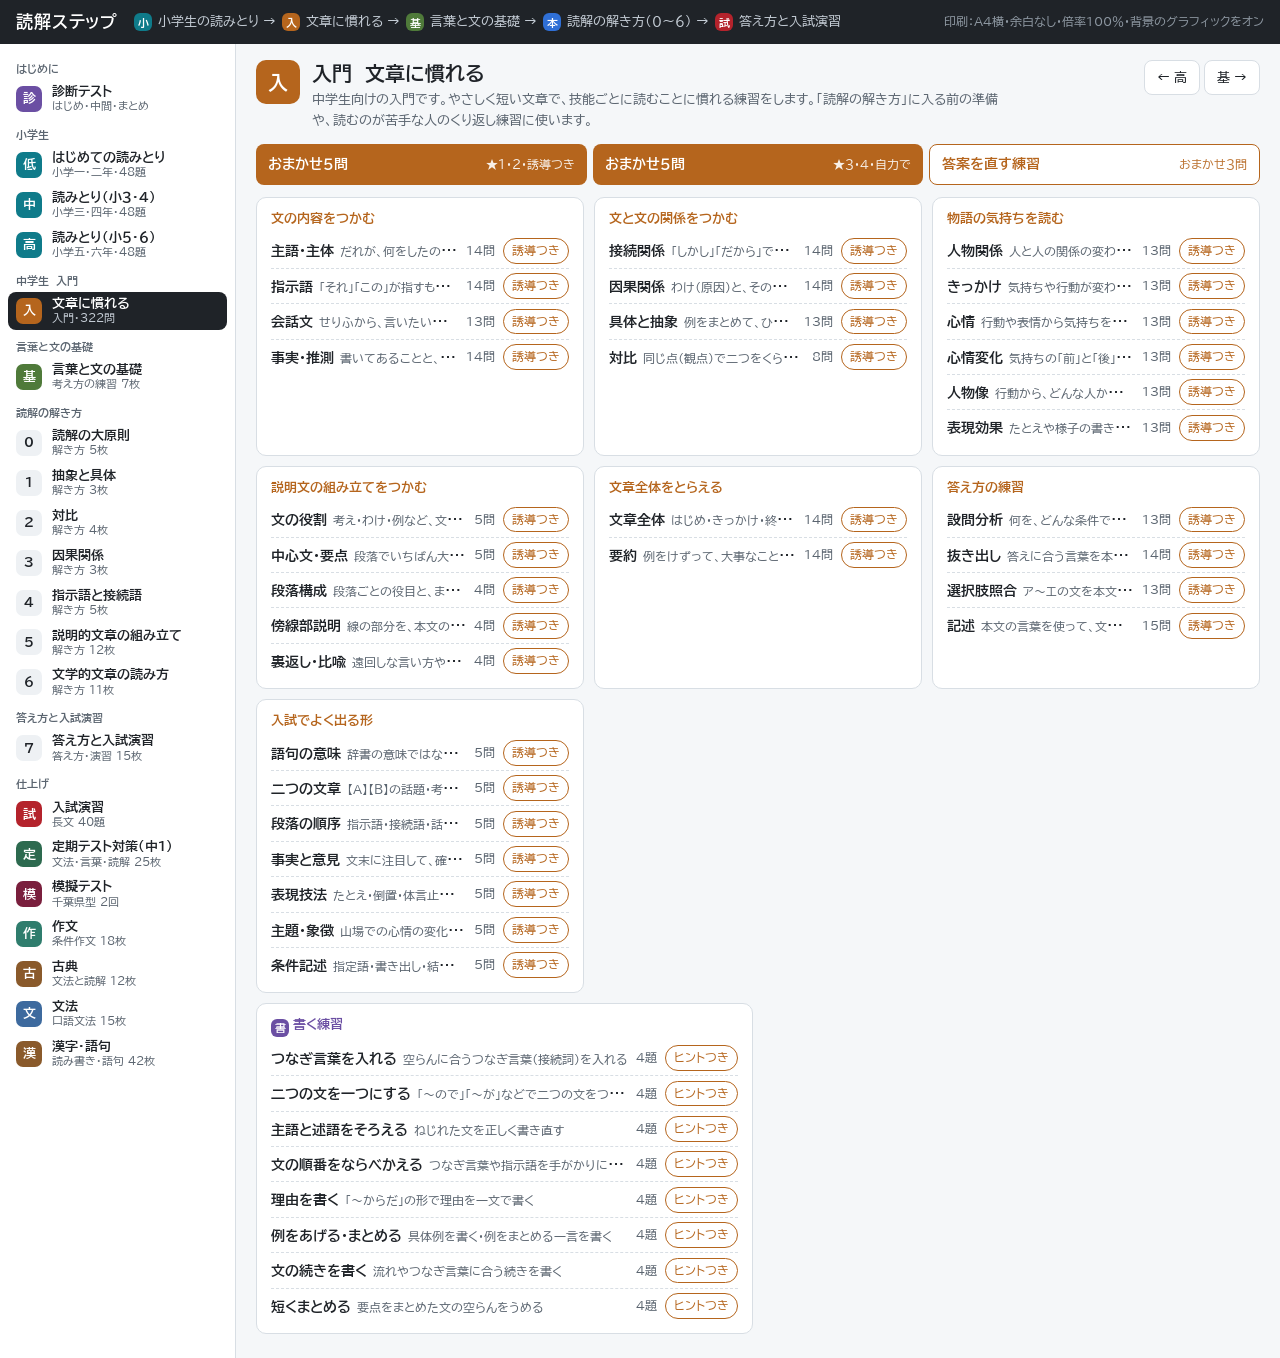
==== commit dde4b564: "全国の公立入試の問題集を参考にした追加の準備（本番の長さの入試演習・表現・漢字の知識・作文・古文の読み比べのファイル） Co-Authored-By: Claude Opus 5.5 <noreply" ====
--- a/index.html
+++ b/index.html
@@ -66,6 +66,12 @@
 <script src="data/kanji-3.js"></script>
 <script src="data/mogi-1.js"></script>
 <script src="data/mogi-2.js"></script>
+<script src="data/stage7d.js"></script>
+<script src="data/drill-s7d.js"></script>
+<script src="data/kanji-4.js"></script>
+<script src="data/sakubun4.js"></script>
+<script src="data/koten-plus2.js"></script>
+<script src="data/drill-k4.js"></script>
 <script src="data/teiki1-bunpo.js"></script>
 <script src="data/teiki1-kotoba.js"></script>
 <script src="data/teiki1-setsumei.js"></script>
@@ -89,6 +95,10 @@
 <script src="data/bank-plus.js"></script>
 <script src="data/bank-plus2.js"></script>
 <script src="data/bank-chiba.js"></script>
+<script src="data/bank-z1.js"></script>
+<script src="data/bank-z2.js"></script>
+<script src="data/bank-z3.js"></script>
+<script src="data/bank-z4.js"></script>
 <script src="data/kids.js"></script>
 <script src="data/bank-kids.js"></script>
 <script src="data/write.js"></script>
@@ -236,7 +246,7 @@
   }
 
   function examHTML() {
-    const order = ['標準', '発展', '長文・入試接続', '長文・入試実戦', '古典入門', '古典実戦'];
+    const order = ['標準', '発展', '長文・入試接続', '長文・入試実戦', '長文・本番の長さ', '古典入門', '古典実戦'];
     const sets = [...D.bigsets].sort((a, b) => order.indexOf(a.level) - order.indexOf(b.level));
     const rows = sets.map((b) => `
       <li><a href="bank.html?kind=big&pick=${b.id}" title="この大問のプリントを作る">
--- a/assets/css/ui.css
+++ b/assets/css/ui.css
@@ -53,7 +53,7 @@
   padding: 7px 8px; margin: 0 -8px; border-radius: 6px; color: var(--ink); text-decoration: none;
 }
 .plist a:hover { background: var(--accent-soft); }
-.plist .pid { font-weight: 700; color: var(--learn); font-variant-numeric: tabular-nums; }
+.plist .pid { font-weight: 700; color: var(--learn); font-variant-numeric: tabular-nums; white-space: nowrap; }
 .plist .pt { font-weight: 700; font-size: 14px; }
 .plist .ps { display: block; font-size: 12px; color: var(--sub); font-weight: 400; }
 .lv { display: inline-flex; gap: 1px; }
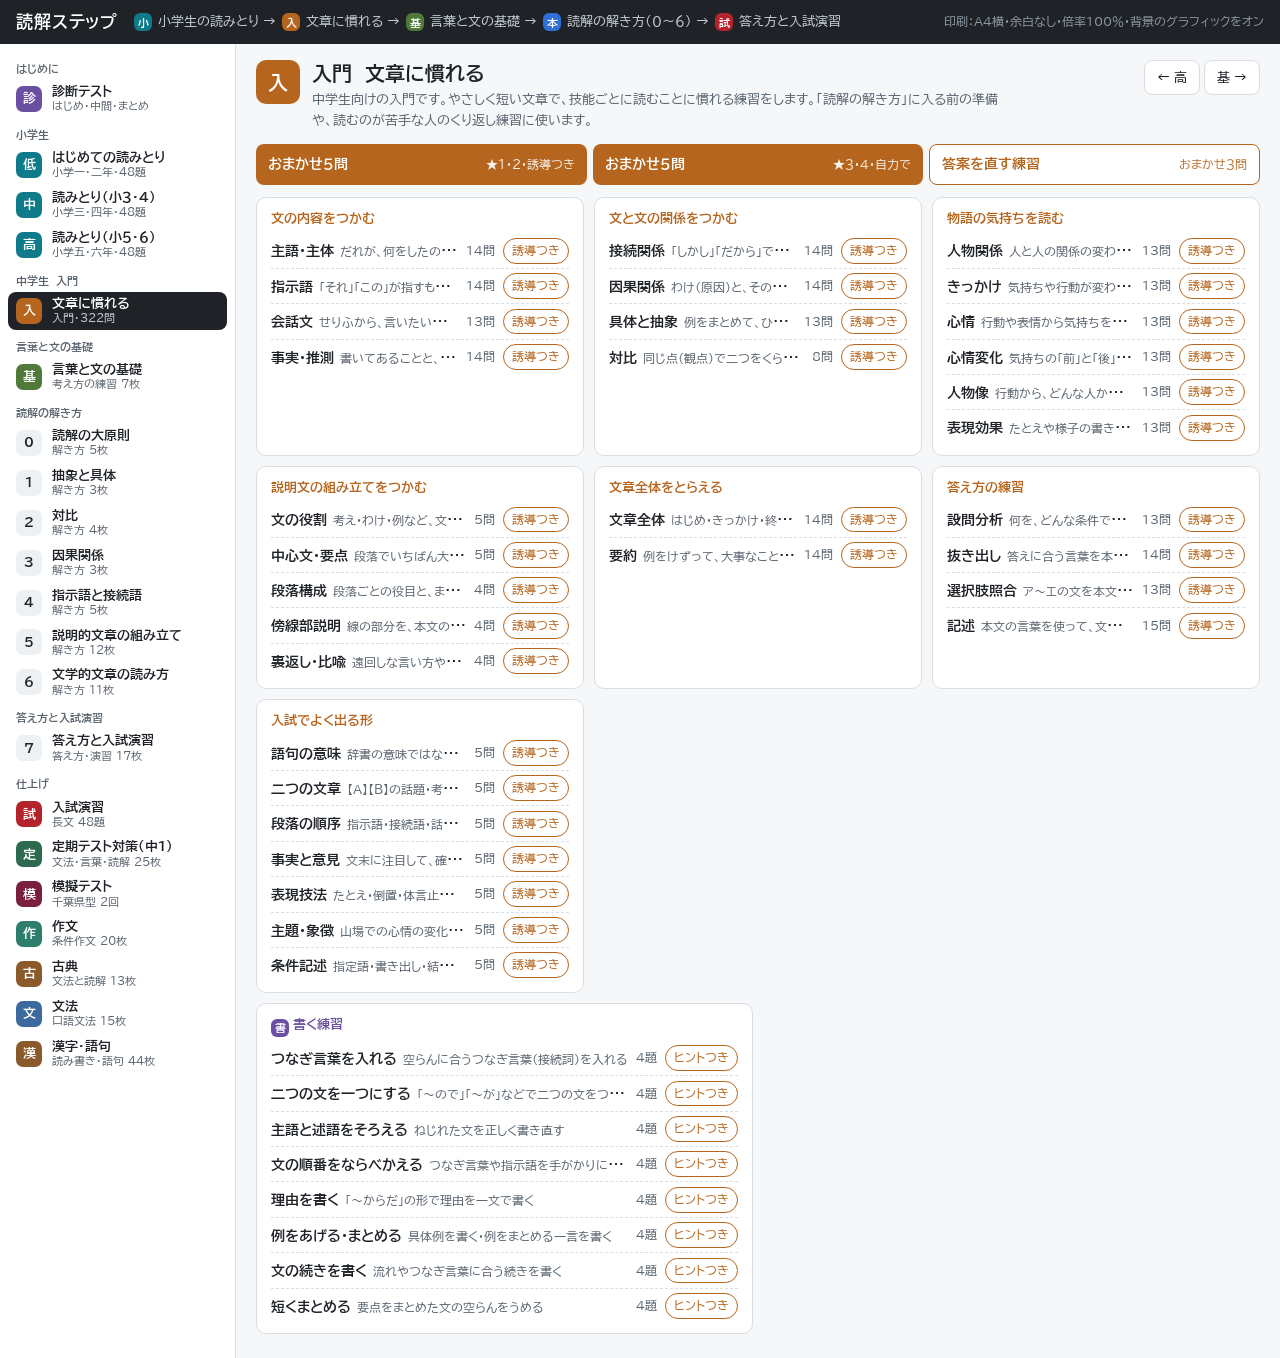
==== commit 003a26d7: "README・docs・一覧の説明に、全国の入試問題集を参考にした追加を書く Co-Authored-By: Claude Opus 5.5 <noreply@anthropic.com> Claud" ====
--- a/index.html
+++ b/index.html
@@ -270,7 +270,7 @@
         ${p.score ? '<span class="cnt">配点つき</span>' : dots(p.level)}
       </a></li>`).join('');
     return head('作', 'saku', '作文　入試の条件作文',
-      '原稿用紙の使い方と作文の型から始めて、条件作文・資料を読んで書く作文・推敲までを練習します。S-13 は入試形式の模擬、S-14〜S-18 は「二段落・十行以内」で書く形（たとえ話の結末・似た言葉・二人の会話・帯グラフ）の模擬で、採点基準がついています。', 'saku') + `
+      '原稿用紙の使い方と作文の型から始めて、条件作文・資料を読んで書く作文・推敲までを練習します。S-13 は入試形式の模擬、S-14〜S-18 は「二段落・十行以内」で書く形（たとえ話の結末・似た言葉・二人の会話・帯グラフ）、S-19 は二つの案から選ぶ形、S-20 は季語を選んで書く形の模擬で、採点基準がついています。', 'saku') + `
       <div class="card">
         <div class="col-h"><span class="k saku">作</span>作文のプリント<span class="cnt">${prints.length}枚</span></div>
         <ul class="plist cols">${rows}</ul>
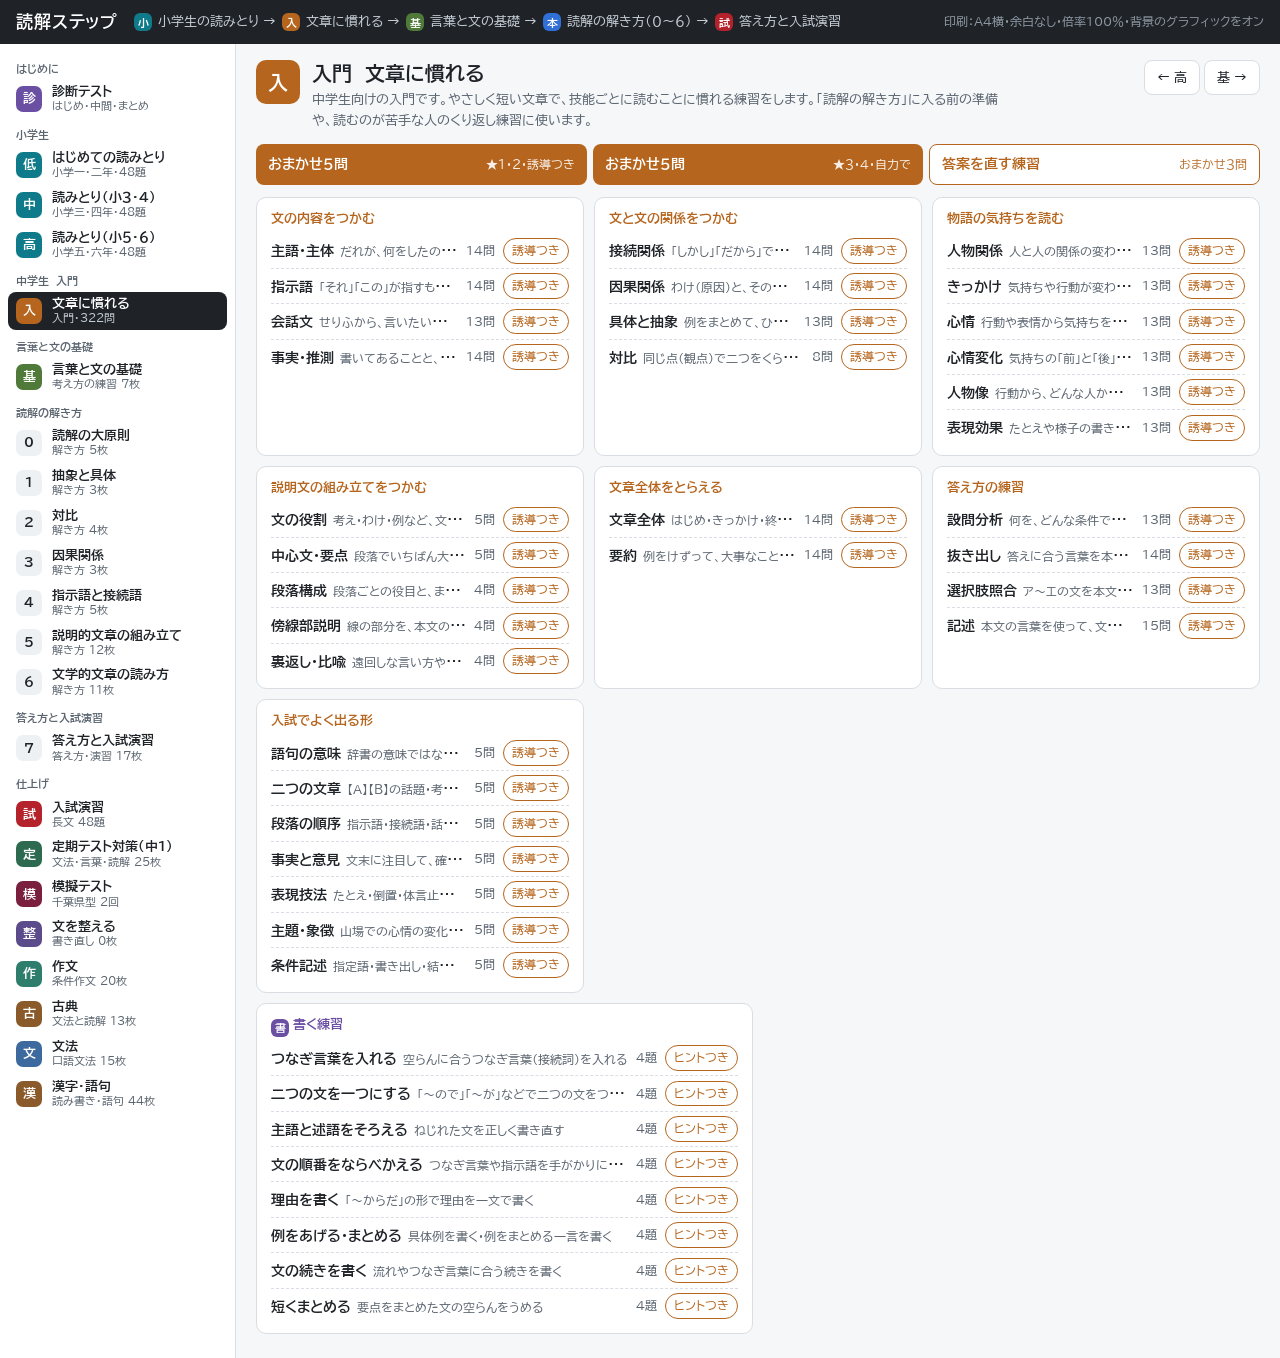
==== commit c4d961d5: "「文を整える」（違和感のある文を書き直す練習）の欄を用意する（ステージ N） Co-Authored-By: Claude Opus 5.5 <noreply@anthropic.com> Claud" ====
--- a/index.html
+++ b/index.html
@@ -66,6 +66,9 @@
 <script src="data/kanji-3.js"></script>
 <script src="data/mogi-1.js"></script>
 <script src="data/mogi-2.js"></script>
+<script src="data/naosu-1.js"></script>
+<script src="data/naosu-2.js"></script>
+<script src="data/naosu-3.js"></script>
 <script src="data/stage7d.js"></script>
 <script src="data/drill-s7d.js"></script>
 <script src="data/kanji-4.js"></script>
@@ -121,6 +124,7 @@
     { key: 'exam', n: '試', cls: 'exam', name: '入試演習', ct: `長文 ${D.bigsets.length}題` },
     { key: 'teiki1', n: '定', cls: 'teiki', name: '定期テスト対策（中１）', ct: `文法・言葉・読解 ${Yomi.byStage('T1').length}枚` },
     { key: 'mogi', n: '模', cls: 'mogi', name: '模擬テスト', ct: `千葉県型 ${Yomi.byStage('M').length}回` },
+    { key: 'naosu', n: '整', cls: 'naosu', name: '文を整える', ct: `書き直し ${Yomi.byStage('N').length}枚` },
     { key: 'saku', n: '作', cls: 'saku', name: '作文', ct: `条件作文 ${Yomi.byStage('S').length}枚` },
     { key: 'koten', n: '古', cls: 'koten', name: '古典', ct: `文法と読解 ${Yomi.byStage('K').length}枚` },
     { key: 'bunpo', n: '文', cls: 'bunpo', name: '文法', ct: `口語文法 ${Yomi.byStage('G').length}枚` },
@@ -368,6 +372,22 @@
       </div>`;
   }
 
+  function naosuHTML() {
+    const prints = Yomi.byStage('N');
+    const rows = prints.map((p) => `
+      <li><a href="print.html?id=${p.id}" title="${esc(p.sub || '')}">
+        <span class="pid">${p.id}</span>
+        <span><span class="pt">${p.title}</span><span class="ps">${p.sub || ''}</span></span>
+        ${p.score ? '<span class="cnt">配点つき</span>' : dots(p.level)}
+      </a>${Yomi.drillsOf(p.id).length ? `<span class="drl">別の問題で練習：${Yomi.drillsOf(p.id).map((d) => `<a href="print.html?drill=${p.id}&v=${d.v}">${Yomi.drillLetter(d.v)}</a>`).join('')}</span>` : ''}</li>`).join('');
+    return head('整', 'naosu', '文を整える　違和感のある文を書き直す',
+      '読んで「何か変だ」と感じる文を、どこがおかしいのか見つけて書き直す練習です。「が・は・の・を・に・で」などの助詞の使い方、主語と述語のねじれ、修飾語の位置、呼応、文末のそろえ、話し言葉、重なる言葉、長すぎる文、記述の答えの整え方まで。作文と記述の見直しに使います。', 'naosu') + `
+      <div class="card">
+        <div class="col-h"><span class="k naosu">整</span>文を整えるプリント<span class="cnt">${prints.length}枚</span>${Yomi.drillsOfStage('N').length ? `<a class="more" href="print.html?drill=stage:N">別の問題で練習（${Yomi.drillsOfStage('N').length}題）→</a>` : ''}<a class="more" href="print.html?stage=N">まとめて印刷 →</a></div>
+        <ul class="plist cols">${rows}</ul>
+      </div>`;
+  }
+
   function kanjiHTML() {
     const prints = Yomi.byStage('J');
     const rows = prints.map((p) => `
@@ -386,7 +406,7 @@
 
   function show(key, push) {
     const p = panes.find((x) => x.key === key) || panes[0];
-    document.getElementById('pane').innerHTML = p.key === 'diag' ? diagHTML() : p.b ? kidsHTML(p.b) : p.key === 'intro' ? introHTML() : p.key === 'exam' ? examHTML() : p.key === 'saku' ? sakuHTML() : p.key === 'koten' ? kotenHTML() : p.key === 'bunpo' ? bunpoHTML() : p.key === 'kanji' ? kanjiHTML() : p.key === 'mogi' ? mogiHTML() : p.key === 'teiki1' ? teikiHTML('T1', '中１') : p.key === 'kiso' ? kisoHTML() : stageHTML(p.s);
+    document.getElementById('pane').innerHTML = p.key === 'diag' ? diagHTML() : p.b ? kidsHTML(p.b) : p.key === 'intro' ? introHTML() : p.key === 'exam' ? examHTML() : p.key === 'saku' ? sakuHTML() : p.key === 'koten' ? kotenHTML() : p.key === 'bunpo' ? bunpoHTML() : p.key === 'kanji' ? kanjiHTML() : p.key === 'naosu' ? naosuHTML() : p.key === 'mogi' ? mogiHTML() : p.key === 'teiki1' ? teikiHTML('T1', '中１') : p.key === 'kiso' ? kisoHTML() : stageHTML(p.s);
     document.querySelectorAll('#rail button').forEach((b) => b.setAttribute('aria-current', String(b.dataset.pane === p.key)));
     const cur = document.querySelector('#rail button[aria-current="true"]');
     if (cur && cur.scrollIntoView && window.innerWidth <= 760) cur.scrollIntoView({ inline: 'center', block: 'nearest' });
@@ -397,7 +417,7 @@
     const b = e.target.closest('button[data-pane]');
     if (b) { show(b.dataset.pane, true); window.scrollTo(0, 0); }
   });
-  const fromHash = /^#(diag|kids\d\d|kids|intro|exam|saku|koten|bunpo|kanji|mogi|teiki1|kiso|stage\d)$/.exec(location.hash);
+  const fromHash = /^#(diag|kids\d\d|kids|intro|exam|saku|koten|bunpo|kanji|naosu|mogi|teiki1|kiso|stage\d)$/.exec(location.hash);
   const want = fromHash ? fromHash[1] : store.get() || 'intro';
   show(want === 'kids' ? 'kids12' : want, false);
 </script>
--- a/assets/css/ui.css
+++ b/assets/css/ui.css
@@ -130,6 +130,7 @@
 .rail li.bunpo .n { background: #3d6a9e; color: #fff; }
 .rail li.kanji .n { background: #8a5a2b; color: #fff; }
 .rail li.mogi .n { background: #7a1f3d; color: #fff; }
+.rail li.naosu .n { background: #5b4b8a; color: #fff; }
 .rail li.teiki .n { background: #2d6a4f; color: #fff; }
 .rail li.kiso .n { background: #4f7a3a; color: #fff; }
 .rail .sep { font-size: 11px; color: var(--sub); padding: 6px 8px 0; font-weight: 700; }
@@ -161,6 +162,8 @@
 .k.kanji { background: #8a5a2b; color: #fff; }
 .badge.mogi { background: #7a1f3d; }
 .k.mogi { background: #7a1f3d; color: #fff; }
+.badge.naosu { background: #5b4b8a; }
+.k.naosu { background: #5b4b8a; color: #fff; }
 .badge.teiki { background: #2d6a4f; }
 .k.teiki { background: #2d6a4f; color: #fff; }
 .badge.kiso { background: #4f7a3a; }
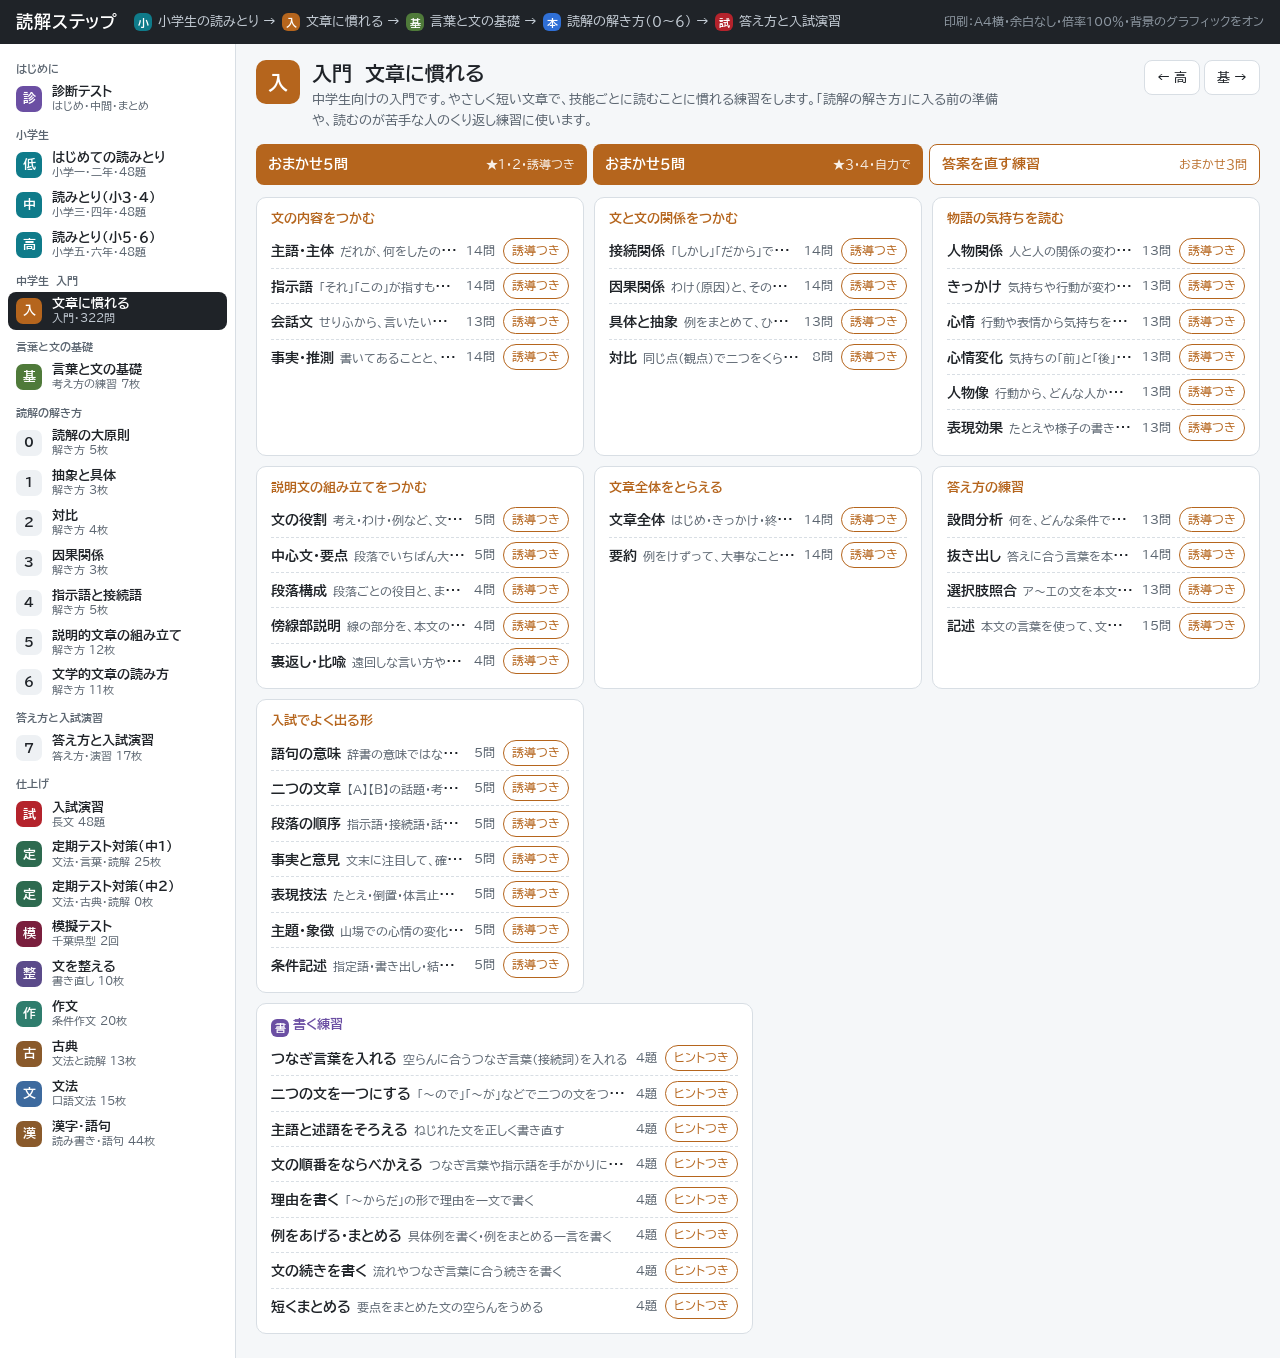
==== commit 2027bc04: "定期テスト対策（中２）の欄を用意する（ステージ T2、文法・言葉と漢字・古典・説明文・小説・詩歌のファイル） Co-Authored-By: Claude Opus 5.5 <noreply@anth" ====
--- a/index.html
+++ b/index.html
@@ -80,6 +80,12 @@
 <script src="data/teiki1-setsumei.js"></script>
 <script src="data/teiki1-shosetsu.js"></script>
 <script src="data/teiki1-shi.js"></script>
+<script src="data/teiki2-bunpo.js"></script>
+<script src="data/teiki2-kotoba.js"></script>
+<script src="data/teiki2-koten.js"></script>
+<script src="data/teiki2-setsumei.js"></script>
+<script src="data/teiki2-shosetsu.js"></script>
+<script src="data/teiki2-shi.js"></script>
 <script src="data/drill-k1.js"></script>
 <script src="data/drill-k2.js"></script>
 <script src="data/drill-g1.js"></script>
@@ -123,6 +129,7 @@
     ...stages.map((s) => ({ key: 'stage' + s.no, n: s.no, name: s.name, ct: `${s.no === 7 ? '答え方・演習' : '解き方'} ${Yomi.byStage(s.no).length}枚`, s })),
     { key: 'exam', n: '試', cls: 'exam', name: '入試演習', ct: `長文 ${D.bigsets.length}題` },
     { key: 'teiki1', n: '定', cls: 'teiki', name: '定期テスト対策（中１）', ct: `文法・言葉・読解 ${Yomi.byStage('T1').length}枚` },
+    { key: 'teiki2', n: '定', cls: 'teiki', name: '定期テスト対策（中２）', ct: `文法・古典・読解 ${Yomi.byStage('T2').length}枚` },
     { key: 'mogi', n: '模', cls: 'mogi', name: '模擬テスト', ct: `千葉県型 ${Yomi.byStage('M').length}回` },
     { key: 'naosu', n: '整', cls: 'naosu', name: '文を整える', ct: `書き直し ${Yomi.byStage('N').length}枚` },
     { key: 'saku', n: '作', cls: 'saku', name: '作文', ct: `条件作文 ${Yomi.byStage('S').length}枚` },
@@ -338,7 +345,7 @@
   }
 
   /** 定期テスト対策：group ごとにまとめて並べる（文法・言葉と漢字・説明文・小説・詩） */
-  function teikiHTML(stage, grade) {
+  function teikiHTML(stage, grade, key) {
     const prints = Yomi.byStage(stage);
     const groups = [...new Set(prints.map((p) => p.group || 'その他'))];
     const row = (p) => `
@@ -348,7 +355,7 @@
         ${p.score ? '<span class="cnt">配点つき</span>' : dots(p.level)}
       </a>${Yomi.drillsOf(p.id).length ? `<span class="drl">別の問題で練習：${Yomi.drillsOf(p.id).map((d) => `<a href="print.html?drill=${p.id}&v=${d.v}">${Yomi.drillLetter(d.v)}</a>`).join('')}</span>` : ''}</li>`;
     return head('定', 'teiki', `定期テスト対策（${grade}）`,
-      `${grade}の定期テストでよく出る形の問題です。教科書の本文は使わず、文法・言葉・漢字は新しい例文で、読解は教科書の文章と同じ組み立ての自作の文章で練習します。どの教科書の生徒にも使えます。`, 'teiki1') +
+      `${grade}の定期テストでよく出る形の問題です。教科書の本文は使わず、文法・言葉・漢字は新しい例文で、読解は教科書の文章と同じ組み立ての自作の文章で練習します。どの教科書の生徒にも使えます。${stage === 'T2' ? '古典は、教科書によく出る作品の原文（著作権の切れたもの）で練習します。' : ''}`, key) +
       groups.map((g) => `
       <div class="card">
         <div class="col-h"><span class="k teiki">定</span>${esc(g)}<span class="cnt">${prints.filter((p) => (p.group || 'その他') === g).length}枚</span></div>
@@ -406,7 +413,7 @@
 
   function show(key, push) {
     const p = panes.find((x) => x.key === key) || panes[0];
-    document.getElementById('pane').innerHTML = p.key === 'diag' ? diagHTML() : p.b ? kidsHTML(p.b) : p.key === 'intro' ? introHTML() : p.key === 'exam' ? examHTML() : p.key === 'saku' ? sakuHTML() : p.key === 'koten' ? kotenHTML() : p.key === 'bunpo' ? bunpoHTML() : p.key === 'kanji' ? kanjiHTML() : p.key === 'naosu' ? naosuHTML() : p.key === 'mogi' ? mogiHTML() : p.key === 'teiki1' ? teikiHTML('T1', '中１') : p.key === 'kiso' ? kisoHTML() : stageHTML(p.s);
+    document.getElementById('pane').innerHTML = p.key === 'diag' ? diagHTML() : p.b ? kidsHTML(p.b) : p.key === 'intro' ? introHTML() : p.key === 'exam' ? examHTML() : p.key === 'saku' ? sakuHTML() : p.key === 'koten' ? kotenHTML() : p.key === 'bunpo' ? bunpoHTML() : p.key === 'kanji' ? kanjiHTML() : p.key === 'naosu' ? naosuHTML() : p.key === 'mogi' ? mogiHTML() : p.key === 'teiki1' ? teikiHTML('T1', '中１', 'teiki1') : p.key === 'teiki2' ? teikiHTML('T2', '中２', 'teiki2') : p.key === 'kiso' ? kisoHTML() : stageHTML(p.s);
     document.querySelectorAll('#rail button').forEach((b) => b.setAttribute('aria-current', String(b.dataset.pane === p.key)));
     const cur = document.querySelector('#rail button[aria-current="true"]');
     if (cur && cur.scrollIntoView && window.innerWidth <= 760) cur.scrollIntoView({ inline: 'center', block: 'nearest' });
@@ -417,7 +424,7 @@
     const b = e.target.closest('button[data-pane]');
     if (b) { show(b.dataset.pane, true); window.scrollTo(0, 0); }
   });
-  const fromHash = /^#(diag|kids\d\d|kids|intro|exam|saku|koten|bunpo|kanji|naosu|mogi|teiki1|kiso|stage\d)$/.exec(location.hash);
+  const fromHash = /^#(diag|kids\d\d|kids|intro|exam|saku|koten|bunpo|kanji|naosu|mogi|teiki1|teiki2|kiso|stage\d)$/.exec(location.hash);
   const want = fromHash ? fromHash[1] : store.get() || 'intro';
   show(want === 'kids' ? 'kids12' : want, false);
 </script>
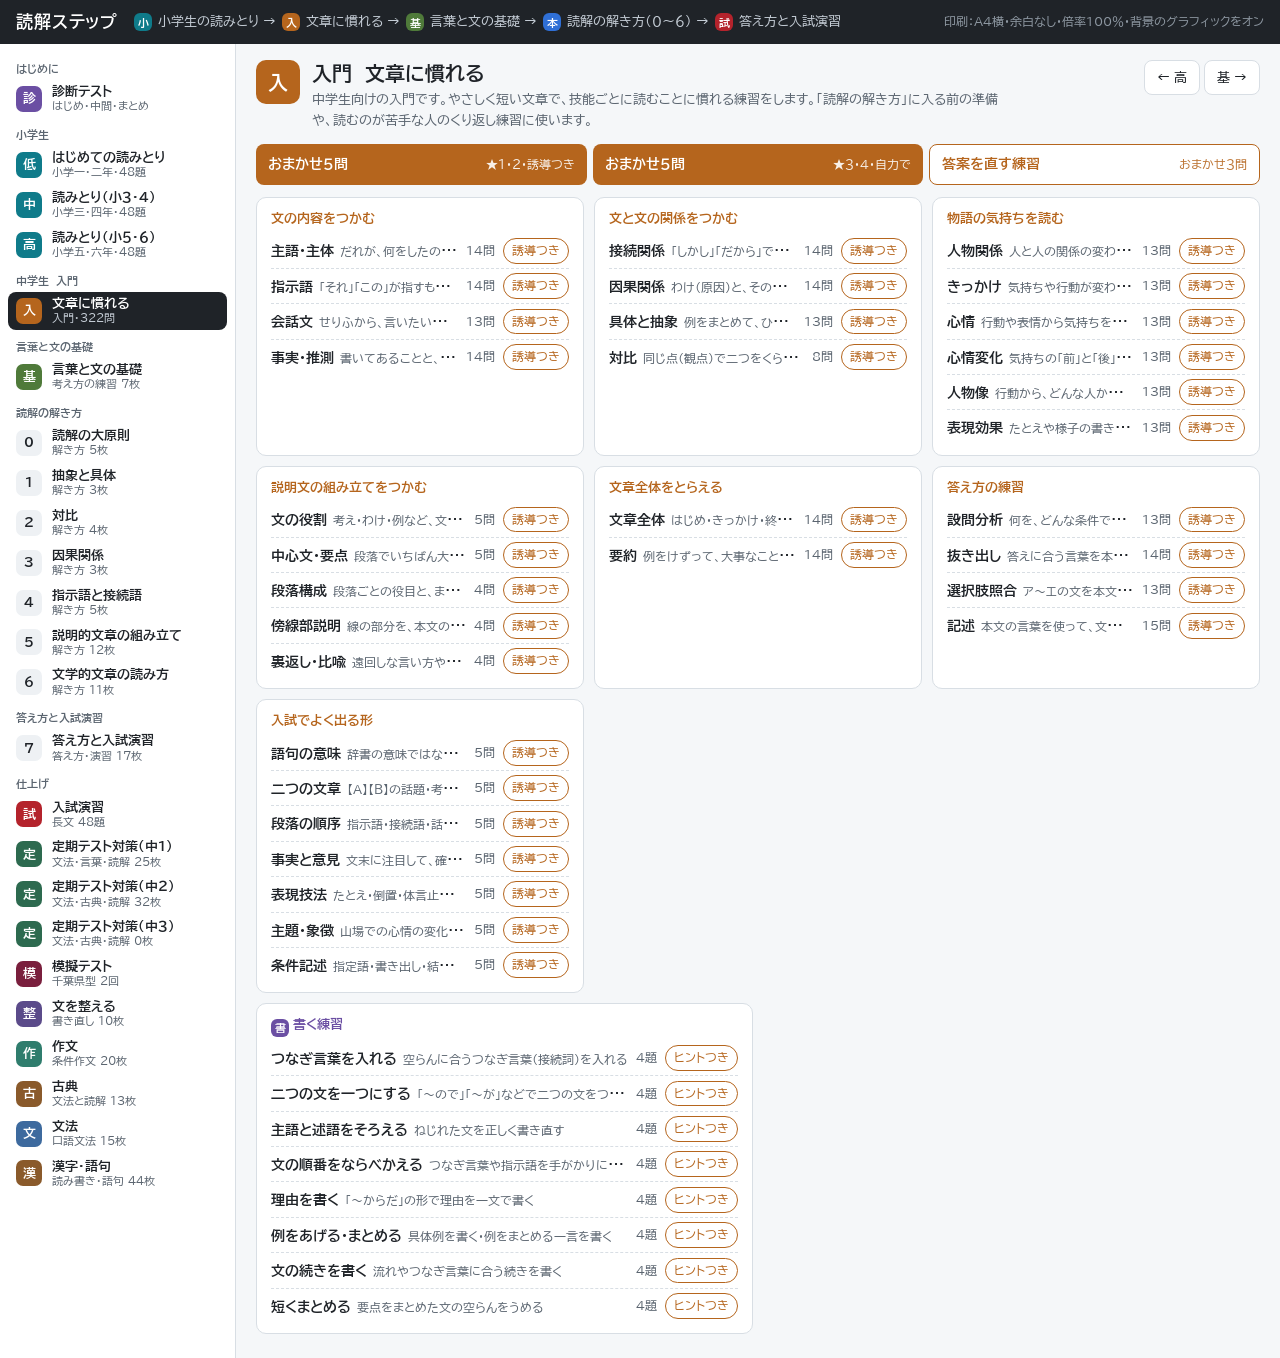
==== commit 591f7c17: "定期テスト対策（中３）の欄を用意する（ステージ T3） Co-Authored-By: Claude Opus 5.5 <noreply@anthropic.com> Claude-Session: " ====
--- a/index.html
+++ b/index.html
@@ -83,9 +83,17 @@
 <script src="data/teiki2-bunpo.js"></script>
 <script src="data/teiki2-kotoba.js"></script>
 <script src="data/teiki2-koten.js"></script>
+<script src="data/teiki2-koten2.js"></script>
 <script src="data/teiki2-setsumei.js"></script>
 <script src="data/teiki2-shosetsu.js"></script>
 <script src="data/teiki2-shi.js"></script>
+<script src="data/teiki3-bunpo.js"></script>
+<script src="data/teiki3-kotoba.js"></script>
+<script src="data/teiki3-koten.js"></script>
+<script src="data/teiki3-koten2.js"></script>
+<script src="data/teiki3-setsumei.js"></script>
+<script src="data/teiki3-shosetsu.js"></script>
+<script src="data/teiki3-shi.js"></script>
 <script src="data/drill-k1.js"></script>
 <script src="data/drill-k2.js"></script>
 <script src="data/drill-g1.js"></script>
@@ -130,6 +138,7 @@
     { key: 'exam', n: '試', cls: 'exam', name: '入試演習', ct: `長文 ${D.bigsets.length}題` },
     { key: 'teiki1', n: '定', cls: 'teiki', name: '定期テスト対策（中１）', ct: `文法・言葉・読解 ${Yomi.byStage('T1').length}枚` },
     { key: 'teiki2', n: '定', cls: 'teiki', name: '定期テスト対策（中２）', ct: `文法・古典・読解 ${Yomi.byStage('T2').length}枚` },
+    { key: 'teiki3', n: '定', cls: 'teiki', name: '定期テスト対策（中３）', ct: `文法・古典・読解 ${Yomi.byStage('T3').length}枚` },
     { key: 'mogi', n: '模', cls: 'mogi', name: '模擬テスト', ct: `千葉県型 ${Yomi.byStage('M').length}回` },
     { key: 'naosu', n: '整', cls: 'naosu', name: '文を整える', ct: `書き直し ${Yomi.byStage('N').length}枚` },
     { key: 'saku', n: '作', cls: 'saku', name: '作文', ct: `条件作文 ${Yomi.byStage('S').length}枚` },
@@ -355,7 +364,7 @@
         ${p.score ? '<span class="cnt">配点つき</span>' : dots(p.level)}
       </a>${Yomi.drillsOf(p.id).length ? `<span class="drl">別の問題で練習：${Yomi.drillsOf(p.id).map((d) => `<a href="print.html?drill=${p.id}&v=${d.v}">${Yomi.drillLetter(d.v)}</a>`).join('')}</span>` : ''}</li>`;
     return head('定', 'teiki', `定期テスト対策（${grade}）`,
-      `${grade}の定期テストでよく出る形の問題です。教科書の本文は使わず、文法・言葉・漢字は新しい例文で、読解は教科書の文章と同じ組み立ての自作の文章で練習します。どの教科書の生徒にも使えます。${stage === 'T2' ? '古典は、教科書によく出る作品の原文（著作権の切れたもの）で練習します。' : ''}`, key) +
+      `${grade}の定期テストでよく出る形の問題です。教科書の本文は使わず、文法・言葉・漢字は新しい例文で、読解は教科書の文章と同じ組み立ての自作の文章で練習します。どの教科書の生徒にも使えます。${stage !== 'T1' ? '古典は、教科書によく出る作品の原文（著作権の切れたもの）で練習します。' : ''}`, key) +
       groups.map((g) => `
       <div class="card">
         <div class="col-h"><span class="k teiki">定</span>${esc(g)}<span class="cnt">${prints.filter((p) => (p.group || 'その他') === g).length}枚</span></div>
@@ -413,7 +422,7 @@
 
   function show(key, push) {
     const p = panes.find((x) => x.key === key) || panes[0];
-    document.getElementById('pane').innerHTML = p.key === 'diag' ? diagHTML() : p.b ? kidsHTML(p.b) : p.key === 'intro' ? introHTML() : p.key === 'exam' ? examHTML() : p.key === 'saku' ? sakuHTML() : p.key === 'koten' ? kotenHTML() : p.key === 'bunpo' ? bunpoHTML() : p.key === 'kanji' ? kanjiHTML() : p.key === 'naosu' ? naosuHTML() : p.key === 'mogi' ? mogiHTML() : p.key === 'teiki1' ? teikiHTML('T1', '中１', 'teiki1') : p.key === 'teiki2' ? teikiHTML('T2', '中２', 'teiki2') : p.key === 'kiso' ? kisoHTML() : stageHTML(p.s);
+    document.getElementById('pane').innerHTML = p.key === 'diag' ? diagHTML() : p.b ? kidsHTML(p.b) : p.key === 'intro' ? introHTML() : p.key === 'exam' ? examHTML() : p.key === 'saku' ? sakuHTML() : p.key === 'koten' ? kotenHTML() : p.key === 'bunpo' ? bunpoHTML() : p.key === 'kanji' ? kanjiHTML() : p.key === 'naosu' ? naosuHTML() : p.key === 'mogi' ? mogiHTML() : p.key === 'teiki1' ? teikiHTML('T1', '中１', 'teiki1') : p.key === 'teiki2' ? teikiHTML('T2', '中２', 'teiki2') : p.key === 'teiki3' ? teikiHTML('T3', '中３', 'teiki3') : p.key === 'kiso' ? kisoHTML() : stageHTML(p.s);
     document.querySelectorAll('#rail button').forEach((b) => b.setAttribute('aria-current', String(b.dataset.pane === p.key)));
     const cur = document.querySelector('#rail button[aria-current="true"]');
     if (cur && cur.scrollIntoView && window.innerWidth <= 760) cur.scrollIntoView({ inline: 'center', block: 'nearest' });
@@ -424,7 +433,7 @@
     const b = e.target.closest('button[data-pane]');
     if (b) { show(b.dataset.pane, true); window.scrollTo(0, 0); }
   });
-  const fromHash = /^#(diag|kids\d\d|kids|intro|exam|saku|koten|bunpo|kanji|naosu|mogi|teiki1|teiki2|kiso|stage\d)$/.exec(location.hash);
+  const fromHash = /^#(diag|kids\d\d|kids|intro|exam|saku|koten|bunpo|kanji|naosu|mogi|teiki1|teiki2|teiki3|kiso|stage\d)$/.exec(location.hash);
   const want = fromHash ? fromHash[1] : store.get() || 'intro';
   show(want === 'kids' ? 'kids12' : want, false);
 </script>
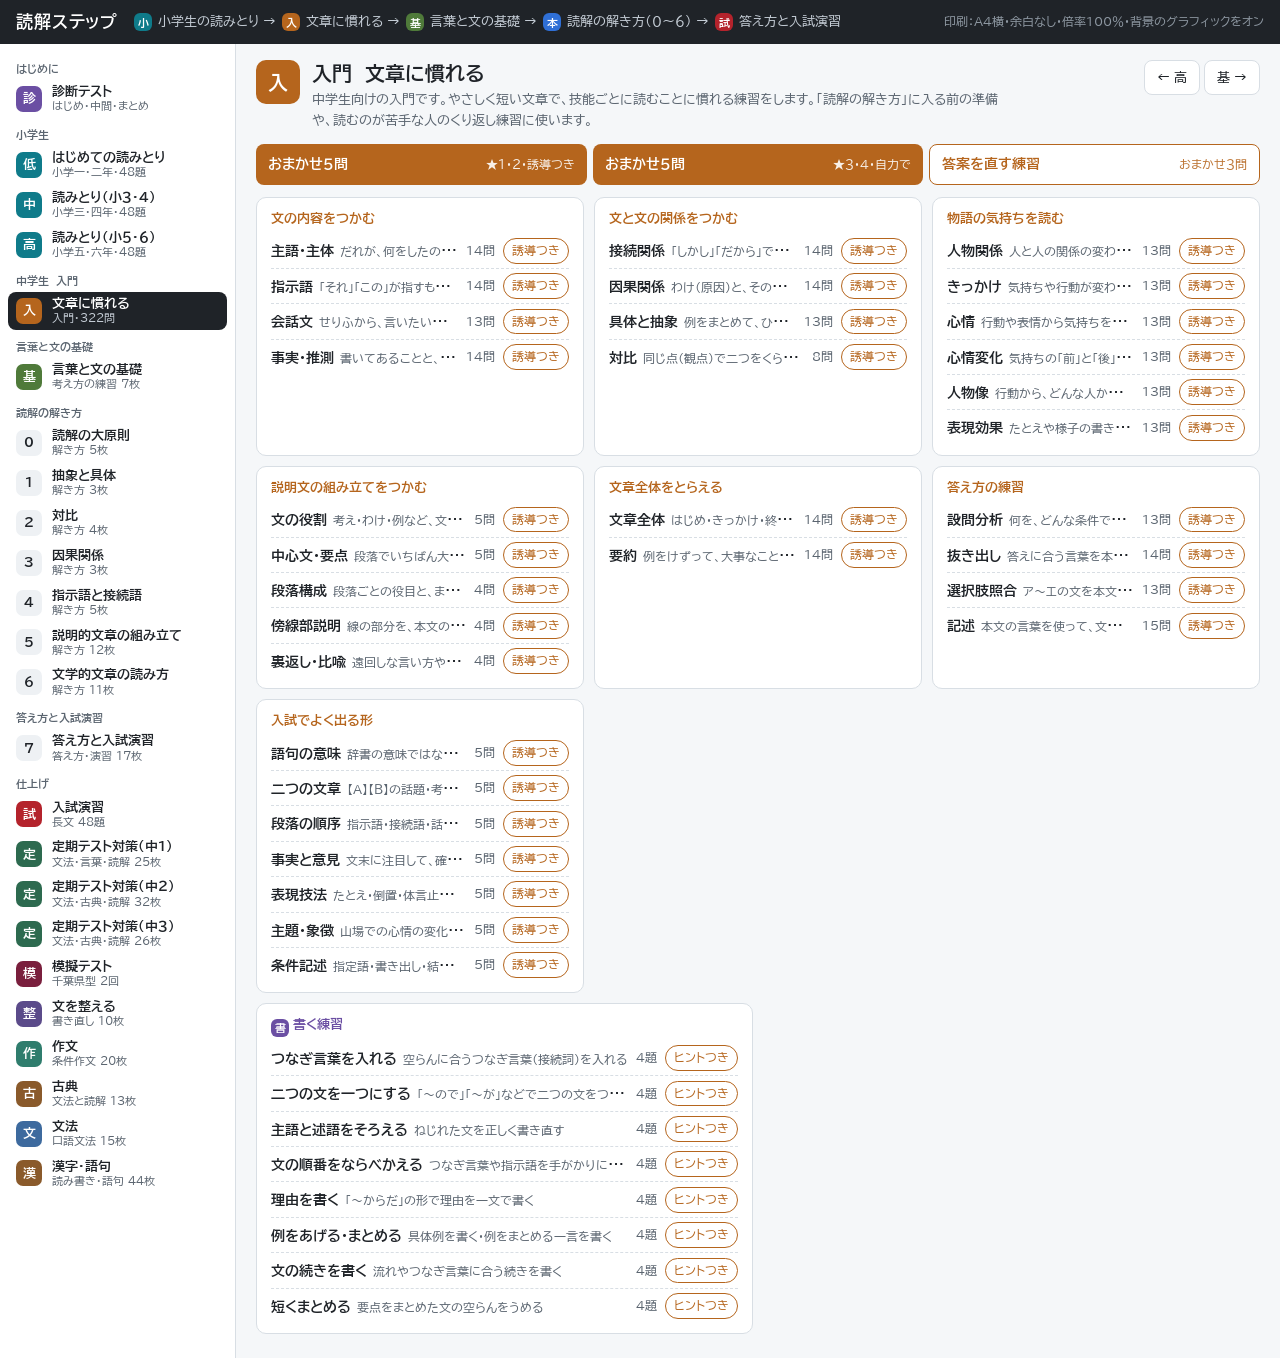
==== commit 28628c73: "新出漢字テストの準備：二回分を一枚にする仕組みを pairable のプリントにも広げ、学年ごとのファイルを用意する Co-Authored-By: Claude Opus 5.5 <noreply@" ====
--- a/index.html
+++ b/index.html
@@ -80,6 +80,7 @@
 <script src="data/teiki1-setsumei.js"></script>
 <script src="data/teiki1-shosetsu.js"></script>
 <script src="data/teiki1-shi.js"></script>
+<script src="data/teiki1-kanji.js"></script>
 <script src="data/teiki2-bunpo.js"></script>
 <script src="data/teiki2-kotoba.js"></script>
 <script src="data/teiki2-koten.js"></script>
@@ -87,6 +88,7 @@
 <script src="data/teiki2-setsumei.js"></script>
 <script src="data/teiki2-shosetsu.js"></script>
 <script src="data/teiki2-shi.js"></script>
+<script src="data/teiki2-kanji.js"></script>
 <script src="data/teiki3-bunpo.js"></script>
 <script src="data/teiki3-kotoba.js"></script>
 <script src="data/teiki3-koten.js"></script>
@@ -94,6 +96,7 @@
 <script src="data/teiki3-setsumei.js"></script>
 <script src="data/teiki3-shosetsu.js"></script>
 <script src="data/teiki3-shi.js"></script>
+<script src="data/teiki3-kanji.js"></script>
 <script src="data/drill-k1.js"></script>
 <script src="data/drill-k2.js"></script>
 <script src="data/drill-g1.js"></script>
